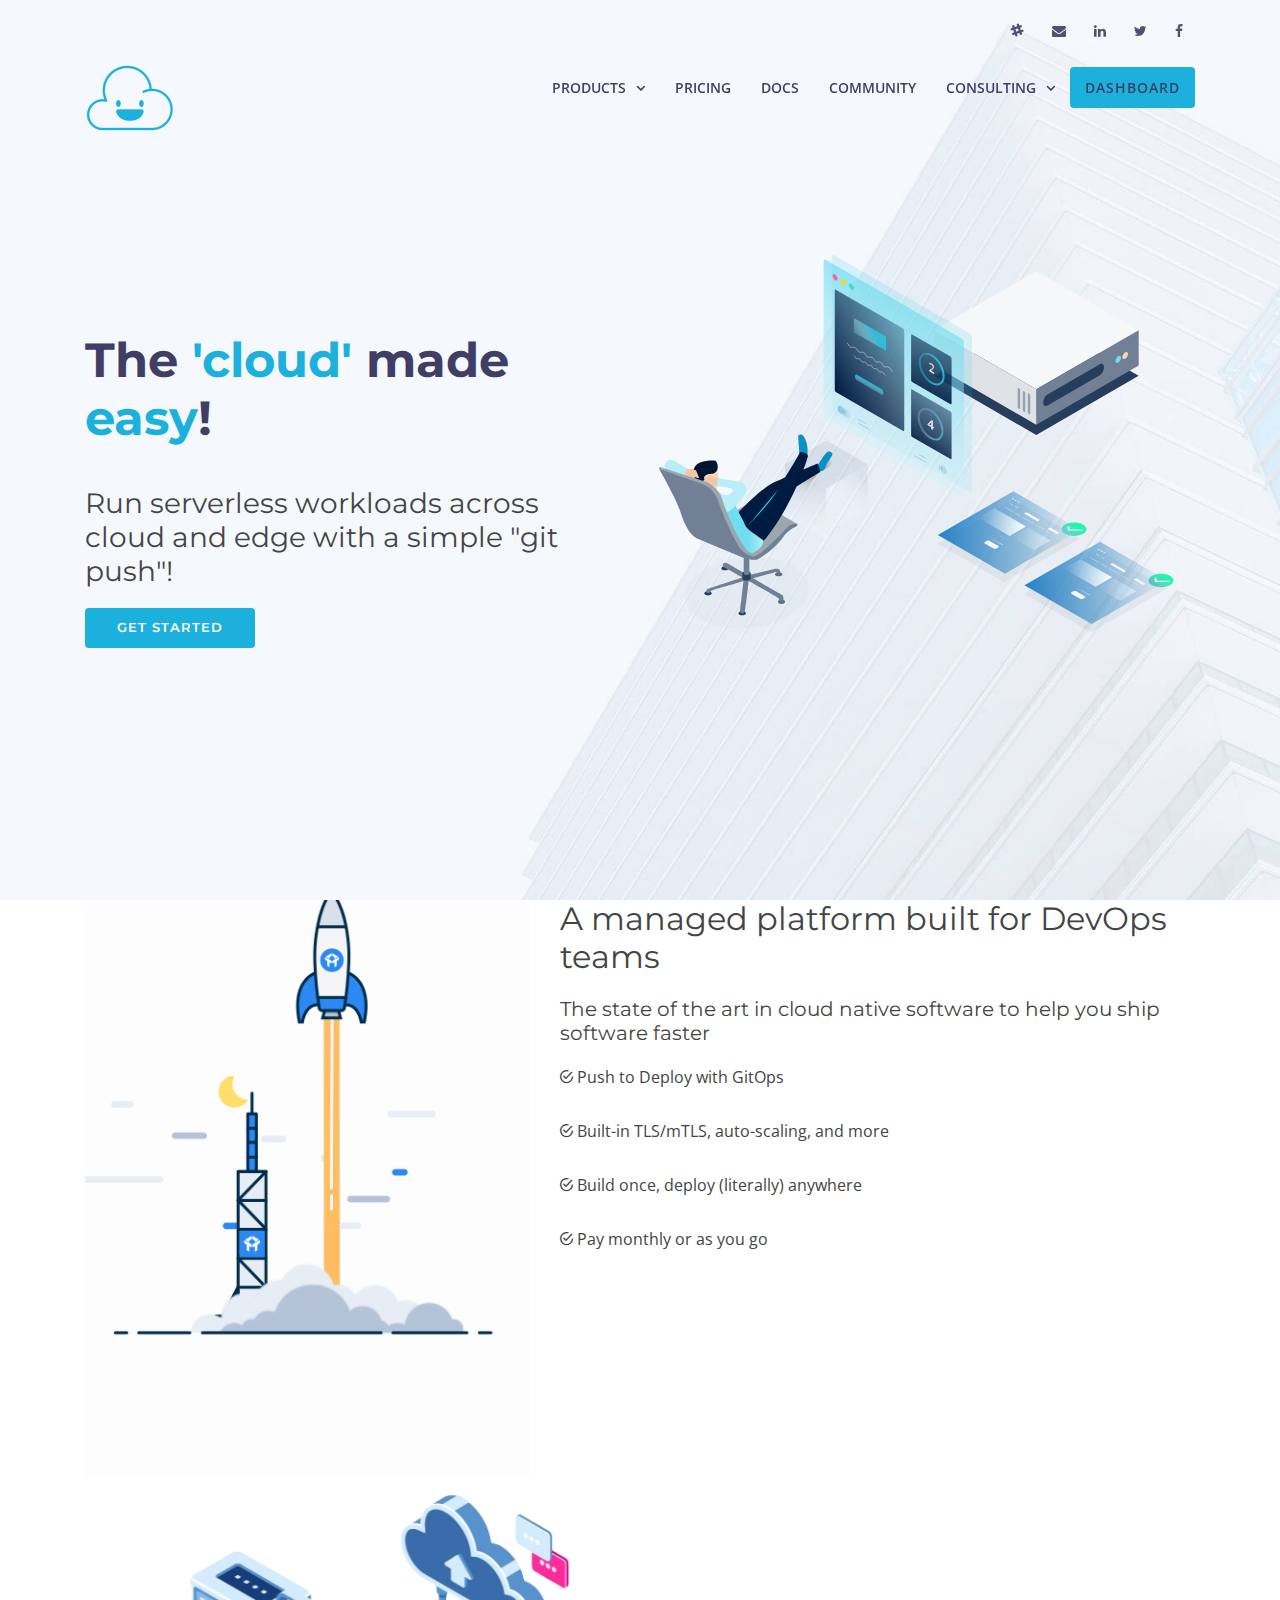
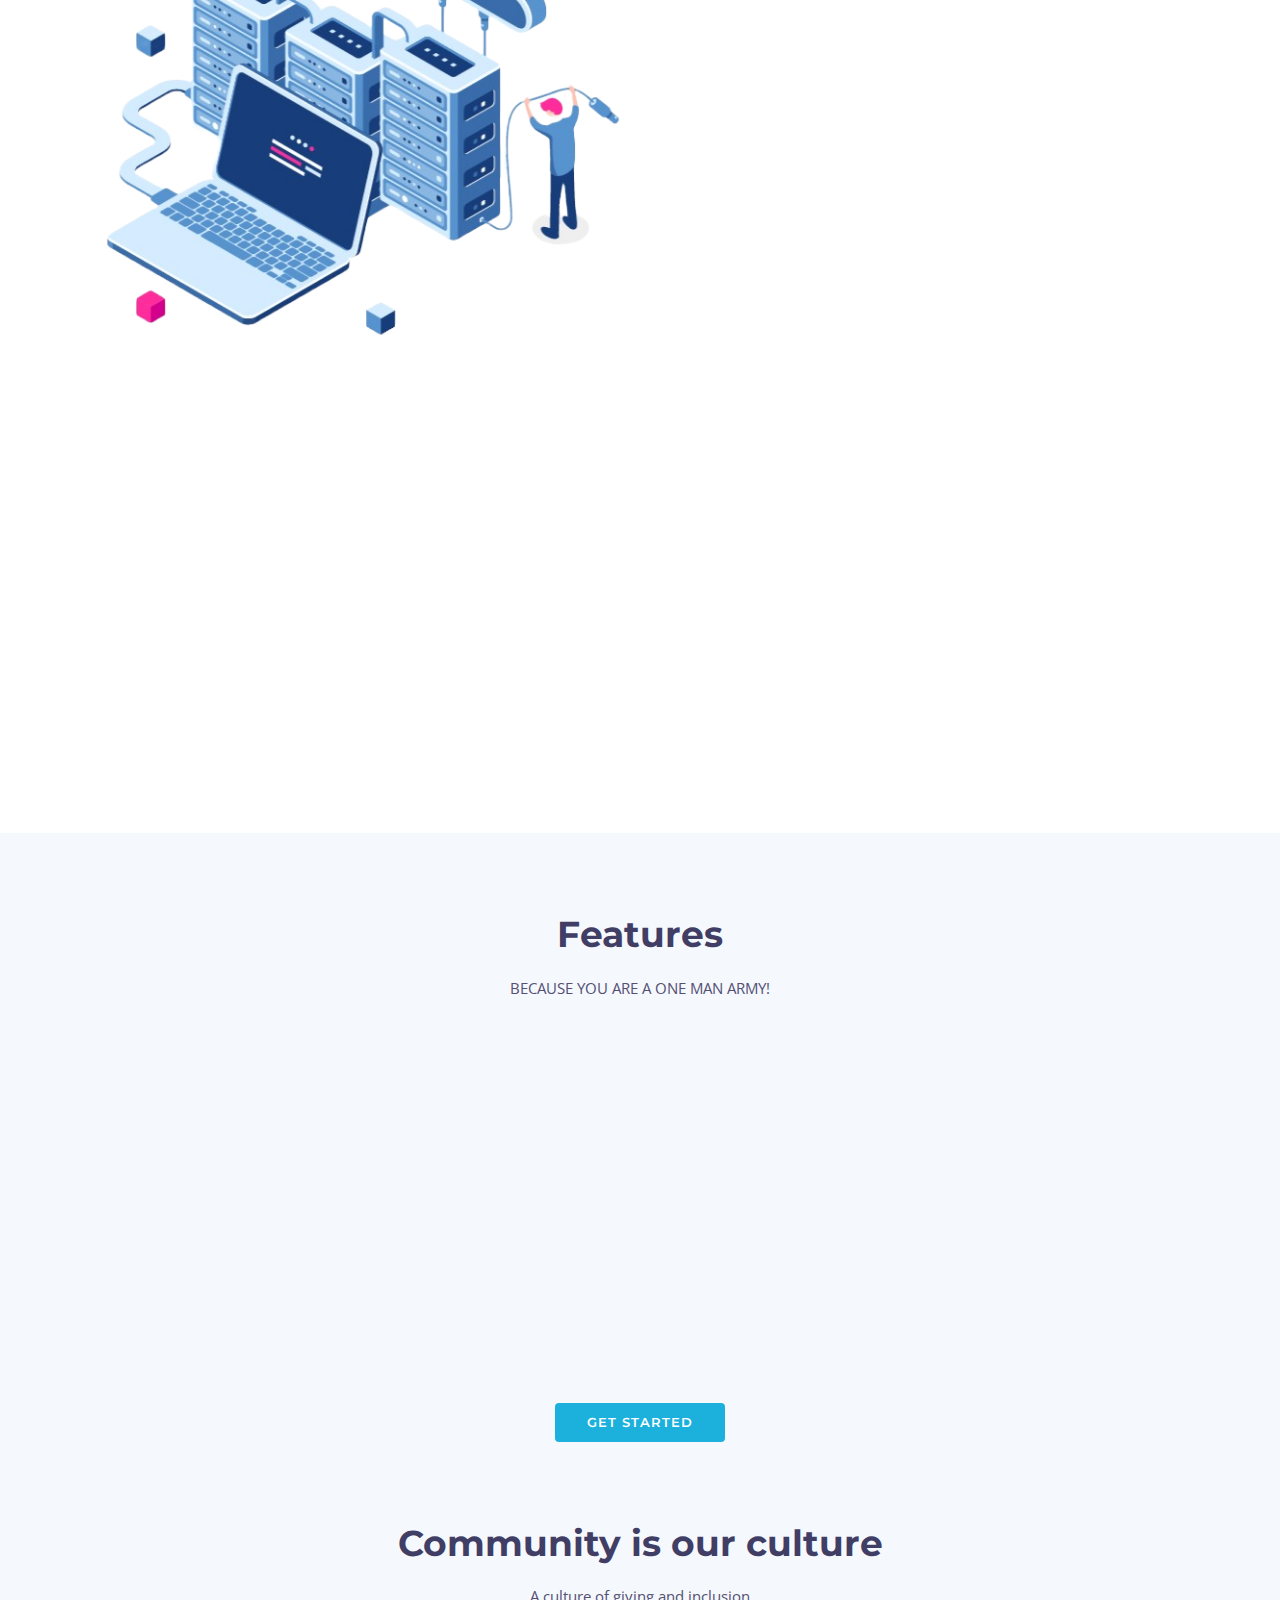
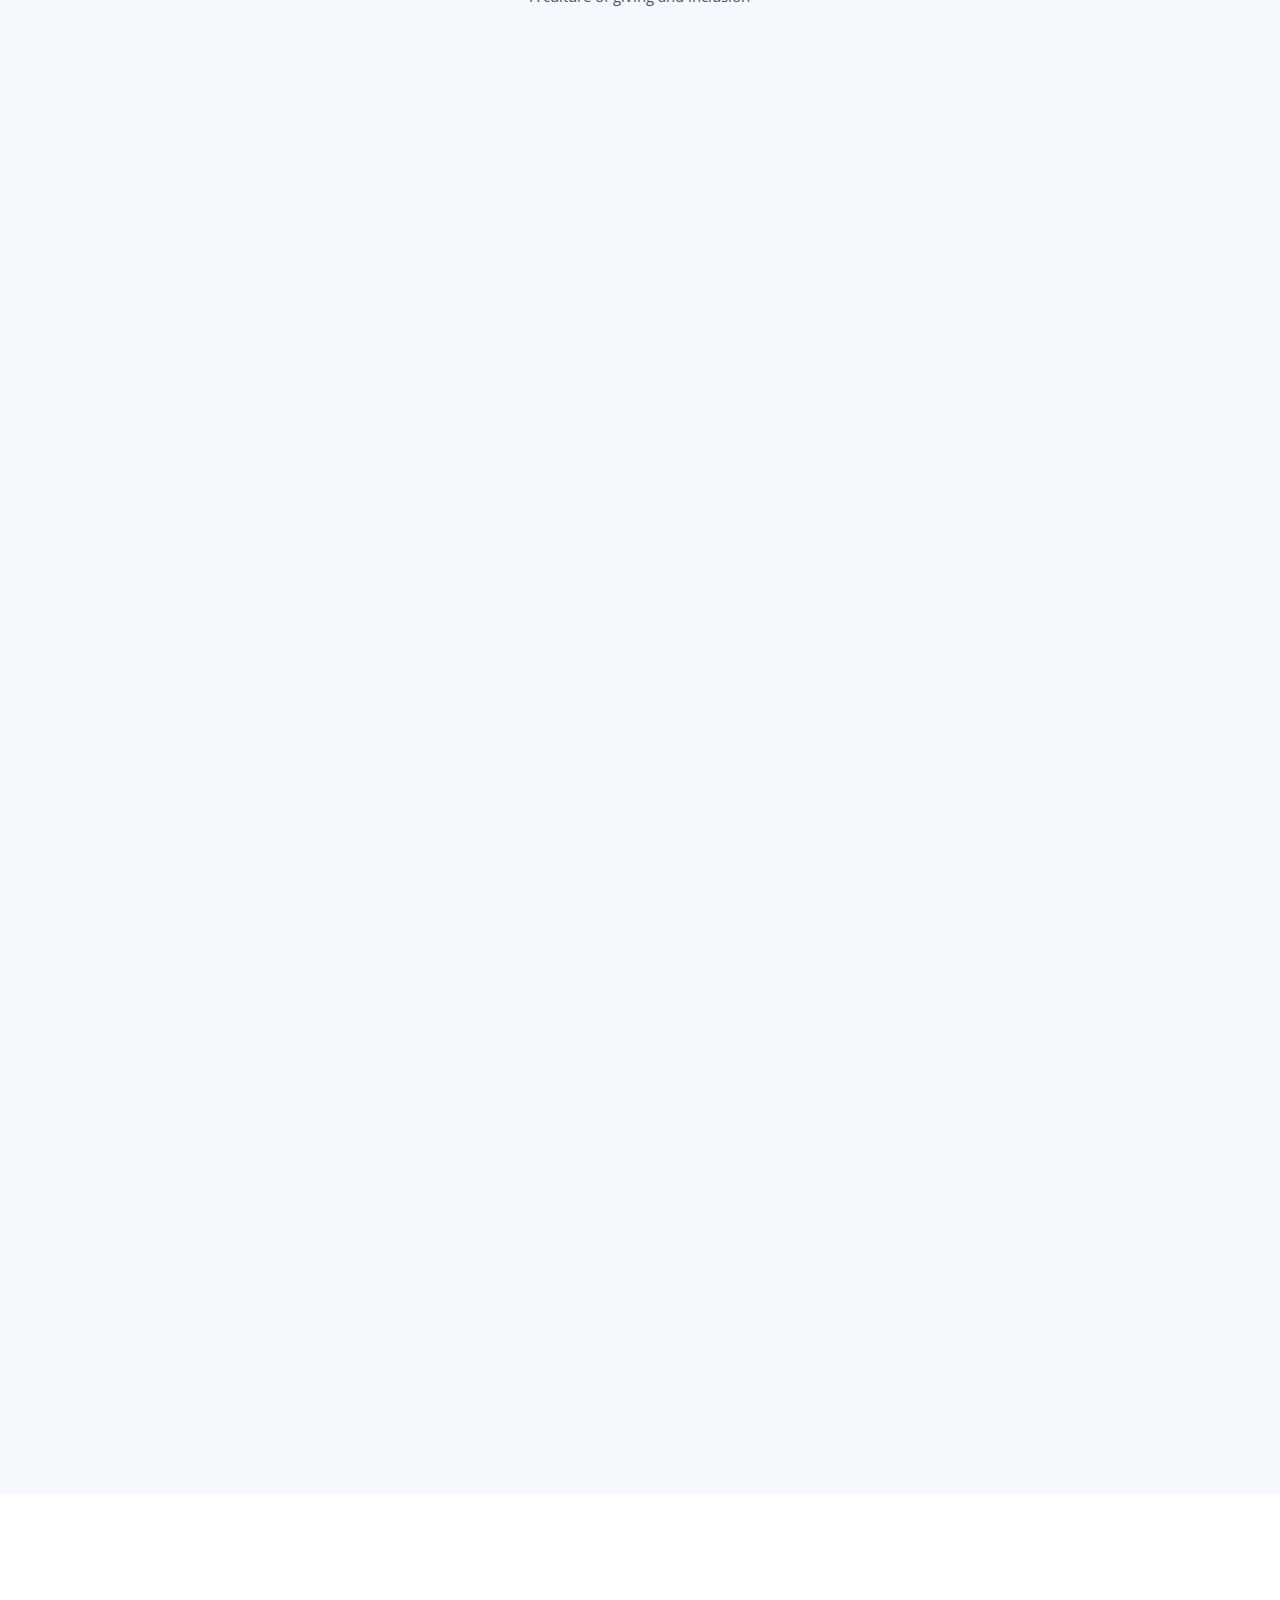
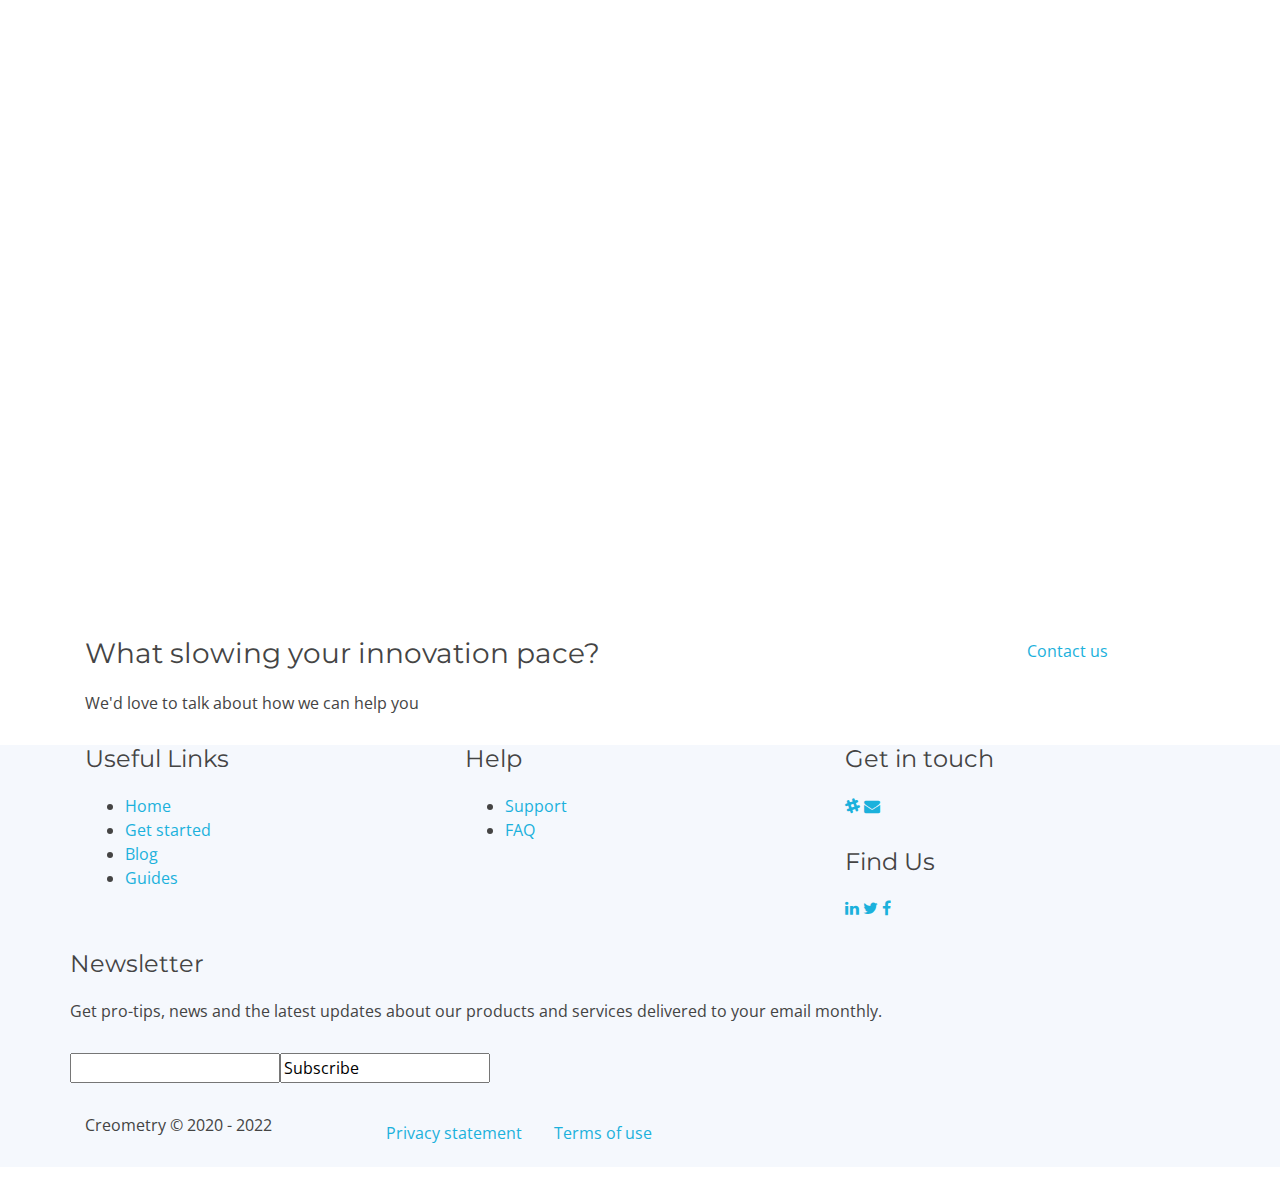
==== landing/public-html/index.html @ a2fe8ec6 "update manifests" ====
<!DOCTYPE html>
<html lang="en">

<head>
    <meta charset="utf-8">
    <title>Creometry - Serverless-style container platform!</title>
    <meta content="width=device-width, initial-scale=1.0" name="viewport">
    <meta content="" name="">
    <meta content="" name="">

    <!-- Favicons -->
    <link href="img/Logo.png" rel="icon">
    <!--<link href="img/favicon.png" rel="icon">-->

    <!-- Google Fonts -->
    <link href="https://fonts.googleapis.com/css?family=Open+Sans:300,300i,400,400i,500,600,700,700i|Montserrat:300,400,500,600,700" rel="stylesheet">

    <!-- Bootstrap CSS File -->
    <link href="lib/bootstrap/css/bootstrap.min.css" rel="stylesheet">

    <!-- Libraries CSS Files -->
    <link href="lib/font-awesome/css/font-awesome.min.css" rel="stylesheet">
    <link href="lib/animate/animate.min.css" rel="stylesheet">
    <link href="lib/ionicons/css/ionicons.min.css" rel="stylesheet">
    <link href="lib/owlcarousel/assets/owl.carousel.min.css" rel="stylesheet">
    <link href="lib/lightbox/css/lightbox.min.css" rel="stylesheet">

    <!-- Main Stylesheet File -->
    <link href="css/style.css" rel="stylesheet">

</head>

<body>
    <!--==========================
  Header
  ============================-->
    <header id="header">

        <div id="topbar">
            <div class="container">
                <div class="social-links">
                    <!-- <a href="https://github.com/creometry" class="github"><i class="fa fa-github"></i></a> -->
                    <a href="https://creometry.slack.com" class="slack"><i class="fa fa-slack"></i></a>
                    <a href="mailto:website@creometry.com?subject=website%20request" class="email"><i class="fa fa-envelope"></i></a>
                    <!-- <a href="https://www.youtube.com/channel/UCMYsOTV64gcVAo4hnquYl_A" class="youtube"><i class="fa fa-youtube"></i></a> -->
                    <a href="https://www.linkedin.com/company/creometrie" class="linkedin"><i class="fa fa-linkedin"></i></a>
                    <a href="https://www.twitter.com/creometry" class="twitter"><i class="fa fa-twitter"></i></a>
                    <a href="https://www.facebook.com/creometry" class="facebook"><i class="fa fa-facebook"></i></a>
                </div>
            </div>
        </div>

        <div class="container ">
            <div class="logo float-left logocreometry">
                <a href="https://www.creometry.com/" class="scrollto"><img src="img/Logo.png"></a>
            </div>
            <!--  Fix position and size of Brand Name next to logo
            <div class="logo float-xl-left logocreometry">
                <a href="https://www.creometry.com/" class="scrollto">Creometry</a>
            </div> 
            -->
            <div class="navs">
                <nav class="main-nav float-right d-none d-lg-block">
                    <ul>

                        <li class="drop-down"><a href="#products">Products</a>
                            <ul>
                                <li><a href="#serverless">Serverless</a></li>
                                <li><a href="#edge">Edge</a></li>
                                <li><a href="#features">Features</a></li>
                            </ul>
                        </li>
                        <li><a href="#pricing">pricing</a></li>
                        <li><a href="https://docs.creometry.com/">docs</a></li>
                        <li><a href="#community">Community</a>
                            <!-- <ul>
                                <li><a href="https://creometry.com/">Learn</a></li>
                                <li><a href="https://coomunity.com/#build">Build</a></li>
                                <li><a href="https://community.creometry.com/#earn">Earn</a></li>
                            </ul> -->
                        </li>

                        <li class="drop-down"><a href="https://consulting.creometry.com/">consulting</a>
                            <ul>
                                <li><a href="https://consulting.creometry.com/#training">Team training</a></li>
                                <li><a href="https://consulting.creometry.com/#kubernetes">Kubernetes</a></li>

                                <li><a href="https://consulting.creometry.com/#gov">Gov/Banking</a></li>
                                <li><a href="https://consulting.creometry.com/#i40">Industry 4.0</a></li>
                            </ul>
                        </li>
                        <li>
                            <a href="https://dashboard.cloud.creometry.com " class="button-blue scrollto ">Dashboard</a>
                        </li>
                    </ul>
                </nav>

            </div>
        </div>
    </header>
    <!-- #header -->

    <!--==========================
    Intro Section
  ============================-->
    <section id="intro" class="clearfix">
        <div class="container d-flex h-100">
            <div class="row justify-content-center align-self-center">
                <div class="col-md-6 intro-info order-md-first order-last">
                    <h2>The <span>'cloud'</span> made<span> easy</span>!</h2>
                    <h3>Run serverless workloads across cloud and edge with a simple "git push"!</h3>
                    <div>
                        <a href="https://docs.creometry.com/getstarted" class="btn-get-started scrollto">Get Started</a>
                    </div>
                </div>

                <div class="col-md-6 intro-img order-md-last order-first">
                    <img src="img/c-easy.svg" alt="" class="img-fluid">
                </div>
            </div>

        </div>
    </section>
    <!-- #intro -->

    <main id="main">
        <section id="products" class="about">

            <div class="container" data-aos="fade-up">
                <div class="row">

                    <div class="col-lg-5 col-md-6">
                        <div class="about-img">
                            <img src="img/take-off.gif" width="100%" alt="">
                        </div>
                    </div>

                    <div class="col-lg-7 col-md-6">
                        <div class="about-content">

                            <h2>A managed platform built for DevOps teams</h2>

                            <h5> The state of the art in cloud native software to help you ship software faster</h5>

                            <p><i class="ion-android-checkmark-circle"></i> Push to Deploy with GitOps</p>
                            <p><i class="ion-android-checkmark-circle"></i> Built-in TLS/mTLS, auto-scaling, and more</p>
                            <p><i class="ion-android-checkmark-circle"></i> Build once, deploy (literally) anywhere</p>
                            <p><i class="ion-android-checkmark-circle"></i> Pay monthly or as you go</p>


                        </div>
                    </div>
                </div>
            </div>

            <!-- #caas -->
            <section id="serverless" class="features">
                <div class="container" data-aos="fade-up">

                    <div class="row feature-item">
                        <div class="col-lg-6" data-aos="fade-right" data-aos-delay="100">
                            <img src="img/serverless.png" class="img-fluid" alt="">
                        </div>
                        <div class="col-lg-6 wow fadeInUp pt-5 pt-lg-0" data-aos="fade-left" data-aos-delay="150">
                            <h4>Whatever 'server-less' means to you</h4>
                            <p>
                                Creometry allows you to run kubernetes workloads without managing nodes and daemons.
                            </p>
                            <p>
                                Common functionalities (TLS/mTLS, monitoring, logging, storage, and more) are delivered to you as-a-service so you can focus on you application logic.
                            </p>
                            <p>
                                Use familiar tools like Kubectl or Lens to interact your workloads.
                            </p>
                            <p>
                                Push changes to your Git repo to keep your environments in sync.
                            </p>
                            <p>
                                Manage your team-member roles, monitor workloads and create new environments from an intuitive UI.
                            </p>
                        </div>
                    </div>
                </div>
            </section>
            <section id="edge" class="features">
                <div class="container" data-aos="fade-up">
                    <div class="row feature-item mt-5 pt-5">
                        <div class="col-lg-6 wow fadeInUp order-1 order-lg-2" data-aos="fade-left" data-aos-delay="100">
                            <img src="img/edge2.png" class="img-fluid" alt="">
                        </div>

                        <div class="col-lg-6 wow fadeInUp pt-4 pt-lg-0 order-2 order-lg-1" data-aos="fade-right" data-aos-delay="150">
                            <h4>Offload workloads to a remote server near you (Beta)</h4>
                            <p>
                                Whether your need may be to restrict the geographic distribution, to comply with regulatory policies, or manage a remote smart device, you can choose one of creometry's available edge locations or bring your own edge server.
                            </p>
                            <p> Creometry's edge node gateway allows you to join a server from anywhere with or without NAT. </p>
                            <p>
                                Assign workloads to a specific edge node(s) using kuberntes built-in mechanisms.
                            </p>
                        </div>

                    </div>

                </div>
            </section>
            <section id="features" class="services section-bg">
                <div class="container" data-aos="fade-up">
                    <header class="section-header">
                        <h3>Features</h3>
                        <p> BECAUSE YOU ARE A ONE MAN ARMY!</p>
                    </header>
                    <div class="row g-5">
                        <style>
                            .center {
                                text-align: center;
                                width: 100%;
                            }
                        </style>
                        <div class="col-md-6 col-lg-4 wow bounceInUp " data-wow-delay="0.1s " data-wow-duration=" 1.5s ">
                            <div class="box ">
                                <div class="icon " style=" background: #FFFFFF00; "><i class="fa fa-2x fa-clock-o center " style="color: #097bc1; "></i></div>
                                <h4 class="title center "><a href=" ">Lower overhead</a></h4>
                                <p class="description center ">Focus on what you do best instead of spending time on managing servers and daemons</p>
                            </div>
                        </div>

                        <div class="col-md-6 col-lg-4 wow bounceInUp " data-wow-delay="0.4s " data-wow-duration="1.5s ">
                            <div class="box ">
                                <div class="icon " style="background: #FFFFFF00; "><i class="fa fa-2x fa-shield center " aria-hidden="true " style="color:#097bc1; "></i></div>
                                <h4 class="title center "><a href=" ">Secure</a></h4>
                                <p class="description center ">TLS and confidential runtime without additional efforts</p>
                            </div>
                        </div>

                        <div class="col-md-6 col-lg-4 wow bounceInUp " data-wow-delay="0.7s " data-wow-duration="1.5s ">
                            <div class="box ">
                                <div class="icon " style="background: #FFFFFF00; "><i class="fa fa-2x fa-bolt center " aria-hidden="true " style="color: #097bc1; "></i></div>
                                <h4 class="title center "><a href=" ">Always available</a>
                                </h4>
                                <p class="description center ">Flexible Auto-scaling configuration so you can sleep at night</p>
                            </div>
                        </div>

                        <div class="col-md-6 col-lg-4 wow bounceInUp " data-wow-delay="1.0s " data-wow-duration="1.5s ">
                            <div class="box ">
                                <div class="icon " style="background: #FFFFFF00; "><i class="fa fa-2x fa-money center " aria-hidden="true " style="color: #097bc1; "></i></div>
                                <h4 class="title center "><a href=" ">Reduced cost</a></h4>
                                <p class="description center "> Because Kubernetes is the greek god of spending money on the cloud!</p>
                            </div>
                        </div>

                        <div class="col-md-6 col-lg-4 wow bounceInUp " data-wow-delay="1.3s " data-wow-duration="1.5s ">
                            <div class="box ">
                                <div class="icon " style="background: #FFFFFF00; "><i class="fa fa-2x fa-superpowers center " aria-hidden="true " style="color: #097bc1; "></i></div>
                                <h4 class="title center "><a href=" ">Modern &amp; Agile</a></h4>
                                <p class="description center ">Build new modular systems or extend existing ones with an independent function</p>
                            </div>
                        </div>
                        <div class="col-md-6 col-lg-4 wow bounceInUp " data-wow-delay="1.5s " data-wow-duration="1.5s ">
                            <div class="box ">
                                <div class="icon " style="background: #FFFFFF00; "><i class="fa fa-2x fa-cloud center " aria-hidden="true " style="color: #097bc1; "></i></div>
                                <h4 class="title center "><a href=" ">Pure OSS &hearts; stack</a></h4>
                                <p class="description center ">Harness the power of a stack built from the same OSS projects you that know and love</p>
                            </div>
                        </div>

                    </div>

                    <div class="row justify-content-center align-self-center ">

                        <a href="https://docs.creometry.com/getstarted " class="button-blue scrollto ">Get Started</a>

                    </div>
                </div>

            </section>
        </section>
        <!--==========================S ervices Section============================-->
        <section id="community" class="section-bg">
            <div class="container ">
                <header class="section-header ">
                    <h3>Community is our culture</h3>
                    <p>A culture of giving and inclusion</p>

                </header>

                <div class="row feature-item ">
                    <div class="col-lg-6 wow fadeInUp ">
                        <img src="img/academy.png " class="img-fluid " alt=" ">
                    </div>
                    <div class="col-lg-6 wow fadeInUp pt-5 pt-lg-0 ">

                        <h4 class="top-space ">ACADEMY</h4>
                        <p>
                            Online free workshops and classes to help you master modern technologies and methodologies. </p>
                    </div>
                </div>
                <div class="row feature-item mt-5 pt-5 ">
                    <div class="col-lg-6 wow fadeInUp order-1 order-lg-2 ">
                        <img src="img/academy1.png " class="img-fluid " alt=" ">
                    </div>
                    <div class="col-lg-6 wow fadeInUp pt-4 pt-lg-0 order-2 order-lg-1 ">

                        <h4 class="top-space ">Community incubator</h4>
                        <p>
                            Build and/or contribute to projects that are meaningful to you.
                        </p>
                    </div>

                </div>
                <div class="row feature-item ">
                    <div class="col-lg-6 wow fadeInUp ">
                        <img src="img/community-cluster.png " class="img-fluid " alt=" ">
                    </div>
                    <div class="col-lg-6 wow fadeInUp pt-5 pt-lg-0 ">

                        <h4 class="top-space ">Community Cluster (Coming soon)</h4>
                        <p> Mine the cloud! Make it rain! &#127782;&#9935;</p>
                        <p>(Stay curious)</p>
                    </div>
                </div>

            </div>
        </section>


        <!--==========================
      Clients Section
    ============================ -->
        <!--         <section id="clients " class="clients ">
            <div class="container " data-aos="zoom-in ">

                <header class="section-header ">
                    <h3>Already up and running</h3>
                </header>

                <div class="clients-slider swiper ">
                    <div class="swiper-wrapper align-items-center ">
                        <div><img src="img/colibris_.png " class="img-fluid " alt="colibris "></div>
                        <div><img src="img/thegloomey.png " class="img-fluid " alt="thegloomey "></div>
                        <div><img src="img/nextproject_.gif " class="img-fluid " alt="saved you a spot "></div>

        </div>
        <div class="swiper-pagination "></div>
        </div>

        </div>
        </section> -->
        <!-- End Clients Section -->


        <!-- ======= Pricing Section ======= -->
        <section id="pricing" class="pricing section-bg wow fadeInUp ">

            <div class="container " data-aos="fade-up ">

                <header class="section-header ">
                    <h3>Pricing</h3>
                    <p>Choose a monthly plan, a custom quota, or pay as you go. Email billing@creometry.com for more details</p>

                </header>

                <div class="row flex-items-xs-middle flex-items-xs-center">

                    <!-- Basic Plan  -->
                    <div class="col-xs-1 col-lg-4" data-aos="fade-up " data-aos-delay="100">
                        <div class="card ">
                            <div class="card-header">
                                <h3><span class="currency">TND</span>49<span class="period">/month (HT)</span></h3>
                            </div>
                            <div class="card-block ">
                                <h4 class="card-title ">
                                    Starter
                                </h4>
                                <ul class="list-group ">
                                    <li class="list-group-item ">1 CPU</li>
                                    <li class="list-group-item ">2G RAM</li>
                                    <li class="list-group-item ">30G Storage</li>
                                    <li class="list-group-item "> </li>
                                </ul>
                                <a href="mailto:billing@creometry.com " class="btn ">Contact us</a>
                            </div>
                        </div>
                    </div>

                    <!--  Pro  -->
                    <div class="col-xs-12 col-lg-4 " data-aos="fade-up " data-aos-delay="200 ">
                        <div class="card ">
                            <div class="card-header ">
                                <h3><span class="currency ">TND</span>99<span class="period ">/month (HT)</span></h3>
                            </div>
                            <div class="card-block ">
                                <h4 class="card-title ">
                                    Pro
                                </h4>
                                <ul class="list-group ">
                                    <li class="list-group-item ">2 CPU</li>
                                    <li class="list-group-item "> 4G RAM</li>
                                    <li class="list-group-item ">80G Storage</li>
                                    <li class="list-group-item "></li>
                                </ul>
                                <a href="mailto:billing@creometry.com " class="btn ">Contact us</a>
                            </div>
                        </div>
                    </div>

                    <!-- Elite  -->
                    <div class="col-xs-12 col-lg-4 " data-aos="fade-up " data-aos-delay="300 ">
                        <div class="card ">
                            <div class="card-header ">
                                <h3><span class="currency ">TND</span>149<span class="period ">/month (HT)</span></h3>
                            </div>
                            <div class="card-block ">
                                <h4 class="card-title ">
                                    Elite
                                </h4>
                                <ul class="list-group ">
                                    <li class="list-group-item ">4 CPU</li>
                                    <li class="list-group-item ">8G RAM</li>
                                    <li class="list-group-item ">120G Storage</li>
                                    <li class="list-group-item ">Chat support</li>
                                </ul>
                                <a href="mailto:billing@creometry.com# " class="btn ">Contact us</a>
                            </div>
                        </div>
                    </div>
                    <!-- Pay-as-you or custom  -->
                    <!--                     <div class="col-xs-12 col-lg-4 " data-aos="fade-up " data-aos-delay="300 ">
                        <div class="card ">
                            <div class="card-header ">
                                <h3><span class="currency ">TND</span>149<span class="period ">/month (HT)</span></h3>
                            </div>
                            <div class="card-block ">
                                <h4 class="card-title ">
                                    Elite
                                </h4>
                                <ul class="list-group ">
                                    <li class="list-group-item ">4 CPU</li>
                                    <li class="list-group-item ">8G RAM</li>
                                    <li class="list-group-item ">120G Storage</li>
                                    <li class="list-group-item ">Chat support</li>
                                </ul>
                                <a href="mailto:billing@creometry.com# " class="btn ">Contact us</a>
                            </div>
                        </div>
                    </div> -->


                </div>
            </div>

        </section>
        <!-- End Pricing Section -->
        <section id="call-to-action " class="call-to-action">
            <div class="container" data-aos="zoom-out">
                <div class="row ">
                    <div class="col-lg-9 text-center text-lg-left ">
                        <h3 class="cta-title ">What slowing your innovation pace?</h3>
                        <p class="cta-text "> We'd love to talk about how we can help you</p>
                    </div>
                    <div class="col-lg-3 cta-btn-container text-center ">
                        <a class="cta-btn align-middle " href="billing@creometry.com">Contact us</a>
                    </div>
                </div>
            </div>
        </section>


        <!--         ==========================
      Frequently Asked Questions Section
    ============================
        <section id="faq" class="faq">
            <div class="container ">
                <header class="section-header" data-aos="fade-up">
                    <h3>Frequently Asked Questions</h3>
                    <p>For more information, head to the <a href="https://docs.creometry.com">docs</a></p>
                </header>

                <ul class="faq-list" class="wow fadeInUp" data-aos-delay="100">
                    <li>
                        <a data-toggle="collapse " class="collapsed faq-title " href="#faq1 ">What is serverless? <i class="ion-android-remove "></i></a>
                        <div id="faq1 " class="collapse " data-parent=".faq-list">
                            <p>
                                Essentially, it means "no server operations". The classic definition of 'server-less' refers to an arhitecture pattern known as
                                <a href="https://github.com/cncf/wg-serverless/tree/master/whitepapers/serverless-overview "> function-as-a-service</a> (FaaS).
                            </p>
                        </div>
                    </li>

                    <li>
                        <a data-toggle="collapse " href="#faq2 " class="collapsed faq-title ">What is a container? <i class="ion-android-remove "></i></a>
                        <div id="faq2 " class="collapse " data-parent=".faq-list ">
                            <p>
                                A container is a standard unit of software that packages code with all of its dependencies, to be shipped to the cloud, deployed, and replicated together repeatedly. Containers can package all kinds of software from static HTML to an entire perating system.
                            </p>
                        </div>
                    </li>

                    <li>
                        <a data-toggle="collapse " href="#faq3 " class="collapsed faq-title ">What is GitOps? And Why do I need it? <i class="ion-android-remove "></i></a>
                        <div id="faq3 " class="collapse " data-parent=".faq-list ">
                            <p>

                            </p>
                        </div>
                    </li>

                    <li>
                        <a data-toggle="collapse " href="#faq4 " class="collapsed faq-title ">What is serverless containers? <i class="ion-android-remove "></i></a>
                        <div id="faq4 " class="collapse " data-parent="#faq-list ">
                            <p>
                                Containers can package any application. When cobined with serverless concepts, a function may be anything; a micro-service, a web-site, a data-base or even a monolithic application.
                            </p>
                        </div>
                    </li>

                    <li>
                        <a data-toggle="collapse " href="#faq5 " class="collapsed faq-title ">How is Creometry secure? <i class="ion-android-remove "></i></a>
                        <div id="faq5 " class="collapse " data-parent="#faq-list ">
                            <p>
                                Serverless automates infrastructure operations and removes human intervention by default, thus lowering the risk of error occurence. Additionally, all services get automatic TLS to encrypt traffic and default isolation to prevent them from talkng to other
                                services when they are not supposed to.
                                <a href="# ">Learn more about security in creometry.</a>
                            </p>
                        </div>
                    </li>

                    <li>
                        <a data-toggle="collapse " href="#faq6 " class="collapsed faq-title ">How can I run serverless containers on my own servers? <i class="ion-android-remove "></i></a>
                        <div id="faq6 " class="collapse " data-parent="#faq-list ">
                            <p>
                                Whether your servers are on the cloud or on-premise, you can use creometry's stack to run containers on kubernetes. For assistance planning and executing your migration strategy, contact our sales team.
                            </p>
                        </div>
                    </li>

                </ul>

            </div>
        </section> -->
        <!-- #faq -->

        <!-- #call-to-action -->
    </main>




    <!--==========================
    Footer
  ============================-->
    <footer id="footer " class="section-bg ">
        <div class="footer-top ">
            <div class="container ">
                <div class="row ">
                    <div class="col-sm-4 ">
                        <div class="footer-links ">
                            <h4>Useful Links</h4>
                            <ul>
                                <li><a href="https://www.creometry.com ">Home</a></li>
                                <li><a href="https://docs.creometry.com/getstarted ">Get started</a></li>
                                <li><a href="https://creometry.com/Blog ">Blog</a></li>
                                <li><a href="https://docs.creometry.com/guides ">Guides</a></li>
                            </ul>
                        </div>
                    </div>

                    <div class="col-sm-4 ">
                        <div class="footer-links ">
                            <h4>Help</h4>
                            <ul>
                                <li><a href="https://creometry.com/support ">Support</a></li>
                                <li><a href="https://creometry.com/faq ">FAQ</a></li>
                                <!-- <li><a href="# ">Unsubscribe</a></li> -->
                            </ul>
                        </div>
                    </div>



                    <div class="col-sm-4 ">
                        <div class="footer-links ">
                            <h4>Get in touch</h4>
                            <div class="social-links ">
                                <a href="https://creometry.slack.com " class="slack "><i class="fa fa-slack "></i></a>
                                <a href="mailto:contact@creometry.com " class="email "><i class="fa fa-envelope "></i></a>
                                <!-- <a href="https://github.com/creometry " class="github "><i class="fa fa-github "></i></a> -->
                            </div>
                            <p>
                                <h4>Find Us</h4>
                                <div class="social-links ">
                                    <!-- <a href="https://www.youtube.com/channel/UCMYsOTV64gcVAo4hnquYl_A " class="youtube "><i class="fa fa-youtube "></i></a> -->
                                    <a href="https://www.linkedin.com/company/creometrie " class="linkedin "><i class="fa fa-linkedin "></i></a>
                                    <a href="https://www.twitter.com/creometry " class="twitter "><i class="fa fa-twitter "></i></a>
                                    <a href="https://www.facebook.com/creometry " class="facebook "><i class="fa fa-facebook "></i></a>
                                </div>
                            </p>
                        </div>
                    </div>

                    <div class="col-lg-16 ">
                        <div class="col-sm-16 ">
                            <div class="footer-newsletter ">
                                <h4> Newsletter</h4>
                                <p> Get pro-tips, news and the latest updates about our products and services delivered to your email monthly.</p>
                                <form action=" " method="post " id="subscribebutton ">
                                    <input type="email " name="email "><input type="submit " value="Subscribe ">
                                </form>
                            </div>
                        </div>
                    </div>
                </div>
            </div>
        </div>
        <div class="footer-bottom top-footer ">
            <div class="container ">
                <div class="row ">
                    <div class="col-md-3 ">
                        <p>Creometry © 2020 - 2022</p>
                    </div>
                    <div class="col-md-9 float-right ">
                        <nav class="nav ">
                            <a href="" class="nav-link ">Privacy statement</a>
                            <a href="" class="nav-link ">Terms of use</a>
                        </nav>
                    </div>
                </div>
            </div>
        </div>
    </footer>
    <!-- #footer -->

    <a href="# " class="back-to-top "><i class="fa fa-chevron-up "></i></a>
    <!-- Uncomment below i you want to use a preloader -->
    <!-- <div id="preloader "></div> -->

    <!-- JavaScript Libraries -->
    <script src="lib/jquery/jquery.min.js "></script>
    <script src="lib/jquery/jquery-migrate.min.js "></script>
    <script src="lib/bootstrap/js/bootstrap.bundle.min.js "></script>
    <script src="lib/easing/easing.min.js "></script>
    <script src="lib/mobile-nav/mobile-nav.js "></script>
    <script src="lib/wow/wow.min.js "></script>
    <script src="lib/waypoints/waypoints.min.js "></script>
    <script src="lib/counterup/counterup.min.js "></script>
    <script src="lib/owlcarousel/owl.carousel.min.js "></script>
    <script src="lib/isotope/isotope.pkgd.min.js "></script>
    <script src="lib/lightbox/js/lightbox.min.js "></script>
    <!-- Contact Form JavaScript File -->
    <script src="contactform/contactform.js "></script>

    <!-- Template Main Javascript File -->
    <script src="js/main.js "></script>

    <script>
        $("#subscribebutton ").submit(function(e) {
            e.preventDefault();
            $.ajax({
                url: "http://localhost:5000/websiteapi/ ",
                type: "POST ",
                data: $('form#subscribebutton').serialize(),
                success: function(data) {
                    alert(data);
                },
                statusCode: {
                    409: function() {
                        alert('email already exists !');
                    }
                }
            });
        });
    </script>

</body>

</html>
---- landing/public-html/css/style.css ----
.icon-blue {
    color: #ffffff;
    transition: 0.5s;
}

.icon-blue :hover {
    color: #1bb1dc;
}

body {
    background: #fff;
    color: #444;
    font-family: "Open Sans", sans-serif;
}

a {
    color: #1bb1dc;
    transition: 0.5s;
}

a:hover,
a:active,
a:focus {
    color: #0a98c0;
    outline: none;
    text-decoration: none;
}

p {
    padding: 0;
    margin: 0 0 30px 0;
}

h1,
h2,
h3,
h5,
h6,
h4 {
    font-family: "Montserrat", sans-serif;
    font-weight: 400;
    margin: 0 0 20px 0;
    padding: 0;
}

.top-space {
    font-family: "Montserrat", sans-serif;
    font-weight: 400;
    margin: 100px 0 20px 0;
    padding: 0;
}

.top-footer {
    margin: 30px 0 20px 0;
    padding: 0;
}


/* Back to top button */

.back-to-top {
    position: fixed;
    display: none;
    background: #1bb1dc;
    color: #fff;
    width: 44px;
    height: 44px;
    text-align: center;
    line-height: 1;
    font-size: 16px;
    border-radius: 50%;
    right: 15px;
    bottom: 15px;
    transition: background 0.5s;
    z-index: 11;
}

.back-to-top i {
    padding-top: 12px;
    color: #fff;
}


/* Prelaoder */

#preloader {
    position: fixed;
    top: 0;
    left: 0;
    right: 0;
    bottom: 0;
    z-index: 9999;
    overflow: hidden;
    background: #fff;
}

#preloader:before {
    content: "";
    position: fixed;
    top: calc(50% - 30px);
    left: calc(50% - 30px);
    border: 6px solid #f2f2f2;
    border-top: 6px solid #1bb1dc;
    border-radius: 50%;
    width: 60px;
    height: 60px;
    -webkit-animation: animate-preloader 1s linear infinite;
    animation: animate-preloader 1s linear infinite;
}

@-webkit-keyframes animate-preloader {
    0% {
        -webkit-transform: rotate(0deg);
        transform: rotate(0deg);
    }
    100% {
        -webkit-transform: rotate(360deg);
        transform: rotate(360deg);
    }
}

@keyframes animate-preloader {
    0% {
        -webkit-transform: rotate(0deg);
        transform: rotate(0deg);
    }
    100% {
        -webkit-transform: rotate(360deg);
        transform: rotate(360deg);
    }
}


/*--------------------------------------------------------------
# Top Bar
--------------------------------------------------------------*/

#topbar {
    padding: 0 0 10px 0;
    font-size: 14px;
    transition: all 0.5s;
}

#topbar .social-links {
    text-align: right;
}

#topbar .social-links a {
    color: #535074;
    padding: 4px 12px;
    display: inline-block;
    line-height: 1px;
}

#topbar .social-links a:hover {
    color: #1bb1dc;
}

#topbar .social-links a:first-child {
    border-left: 0;
}


/*--------------------------------------------------------------
# Header
--------------------------------------------------------------*/

#header {
    height: 110px;
    transition: all 0.5s;
    z-index: 997;
    transition: all 0.5s;
    padding: 20px 0;
    position: fixed;
    left: 0;
    top: 0;
    right: 0;
    transition: all 0.5s;
    z-index: 997;
}

#header.header-scrolled,
#header.header-pages {
    height: 70px;
    padding: 0px 0;
    background-color: #fff;
    box-shadow: 0px 0px 30px rgba(127, 137, 161, 0.3);
}

#header.header-scrolled #topbar,
#header.header-pages #topbar {
    display: none;
}

#header .logo h1 {
    font-size: 36px;
    margin: 0;
    padding: 0;
    line-height: 1;
    font-weight: 400;
    letter-spacing: 3px;
    text-transform: none;
}

#header .logo h1 a,
#header .logo h1 a:hover {
    color: #413e66;
    text-decoration: none;
}

#header .logo img {
    padding: 0;
    margin: 0;
    max-width: 300px;
    max-height: 90px;
}

.main-pages {
    margin-top: 60px;
}

.navs {
    padding: 15px 0;
}

.logocreometry {
    padding: 5px 0;
}


/*--------------------------------------------------------------
# Intro Section
--------------------------------------------------------------*/

#intro {
    width: 100%;
    height: 100vh;
    position: relative;
    background: #f5f8fd url("../img/intro-bg.jpg") center top no-repeat;
    background-size: cover;
}

#intro .intro-info h2 {
    color: #413e66;
    margin-bottom: 40px;
    font-size: 48px;
    font-weight: 700;
}

#intro .intro-info h2 span {
    color: #1bb1dc;
}

#intro .intro-info .btn-get-started,
#intro .intro-info .btn-services {
    font-family: "Montserrat", sans-serif;
    font-size: 13px;
    font-weight: 600;
    text-transform: uppercase;
    letter-spacing: 1px;
    display: inline-block;
    padding: 10px 32px;
    border-radius: 4px;
    transition: 0.5s;
    color: #fff;
    background: #1bb1dc;
    color: #fff;
}

#intro .intro-info .btn-get-started:hover,
#intro .intro-info .btn-services:hover {
    background: #0a98c0;
}


/* button blue */

.button-blue {
    font-family: "Montserrat", sans-serif;
    font-size: 13px;
    font-weight: 600;
    text-transform: uppercase;
    letter-spacing: 1px;
    display: inline-block;
    padding: 10px 32px;
    border-radius: 4px;
    transition: 0.5s;
    color: #fff;
    background: #1bb1dc;
    color: #fff;
}

.button-blue:hover {
    background: #0a98c0;
    color: #fff;
}


/*--------------------------------------------------------------
# Navigation Menu
--------------------------------------------------------------*/


/* Desktop Navigation */

.main-nav {
    /* Drop Down */
    /* Deep Drop Down */
}

.main-nav,
.main-nav * {
    margin: 0;
    padding: 0;
    list-style: none;
}

.main-nav>ul>li {
    /* position: relative; */
    white-space: nowrap;
    float: left;
}

.main-nav a {
    display: block;
    position: relative;
    color: #413e66;
    padding: 10px 15px;
    transition: 0.3s;
    font-size: 14px;
    font-family: "Open Sans", sans-serif;
    text-transform: uppercase;
    font-weight: 600;
}

.main-nav a:hover,
.main-nav .active>a,
.main-nav li:hover>a {
    color: #1bb1dc;
    text-decoration: none;
}

.main-nav .drop-down ul {
    display: block;
    position: absolute;
    /* left: 0; */
    top: calc(100% - 30px);
    z-index: 99;
    opacity: 0;
    visibility: hidden;
    padding: 10px 0;
    background: #fff;
    box-shadow: 0px 0px 30px rgba(127, 137, 161, 0.25);
    transition: ease all 0.3s;
}

.main-nav .drop-down:hover>ul {
    opacity: 1;
    top: 100%;
    visibility: visible;
}

.main-nav .drop-down li {
    min-width: 180px;
    position: relative;
}

.main-nav .drop-down ul a {
    padding: 10px 20px;
    font-size: 14px;
    font-weight: 500;
    text-transform: none;
    color: #065e77;
}

.main-nav .drop-down ul a:hover,
.main-nav .drop-down ul .active>a,
.main-nav .drop-down ul li:hover>a {
    color: #1bb1dc;
}

.main-nav .drop-down>a:after {
    content: "\f107";
    font-family: FontAwesome;
    padding-left: 10px;
}

.main-nav .drop-down .drop-down ul {
    top: 0;
    left: calc(100% - 30px);
}

.main-nav .drop-down .drop-down:hover>ul {
    opacity: 1;
    top: 0;
    left: 100%;
}

.main-nav .drop-down .drop-down>a {
    padding-right: 35px;
}

.main-nav .drop-down .drop-down>a:after {
    content: "\f105";
    position: absolute;
    right: 15px;
}


/* Mobile Navigation */

.mobile-nav {
    position: fixed;
    top: 0;
    bottom: 0;
    z-index: 9999;
    overflow-y: auto;
    left: -260px;
    width: 260px;
    padding-top: 18px;
    background: rgba(40, 38, 70, 0.8);
    transition: 0.4s;
}

.mobile-nav * {
    margin: 0;
    padding: 0;
    list-style: none;
}

.mobile-nav a {
    display: block;
    position: relative;
    color: #fff;
    padding: 10px 20px;
    font-weight: 500;
}

.mobile-nav a:hover,
.mobile-nav .active>a,
.mobile-nav li:hover>a {
    color: #8dc2fa;
    text-decoration: none;
}

.mobile-nav .drop-down>a:after {
    content: "\f078";
    font-family: FontAwesome;
    padding-left: 10px;
    position: absolute;
    right: 15px;
}

.mobile-nav .active.drop-down>a:after {
    content: "\f077";
}

.mobile-nav .drop-down>a {
    padding-right: 35px;
}

.mobile-nav .drop-down ul {
    display: none;
    overflow: hidden;
}

.mobile-nav .drop-down li {
    padding-left: 20px;
}

.mobile-nav-toggle {
    position: fixed;
    right: 0;
    top: 0;
    z-index: 9998;
    border: 0;
    background: none;
    font-size: 24px;
    transition: all 0.4s;
    outline: none !important;
    line-height: 1;
    cursor: pointer;
    text-align: right;
}

.mobile-nav-toggle i {
    margin: 18px 18px 0 0;
    color: #065e77;
}

.mobile-nav-overly {
    width: 100%;
    height: 100%;
    z-index: 9997;
    top: 0;
    left: 0;
    position: fixed;
    background: rgba(40, 38, 70, 0.8);
    overflow: hidden;
    display: none;
}

.mobile-nav-active {
    overflow: hidden;
}

.mobile-nav-active .mobile-nav {
    left: 0;
}

.mobile-nav-active .mobile-nav-toggle i {
    color: #fff;
}


/*--------------------------------------------------------------
# Sections
--------------------------------------------------------------*/


/* Sections Header
--------------------------------*/

.section-header h3 {
    font-size: 36px;
    color: #413e66;
    text-align: center;
    font-weight: 700;
    position: relative;
    font-family: "Montserrat", sans-serif;
}

.section-header p {
    text-align: center;
    margin: auto;
    font-size: 15px;
    padding-bottom: 60px;
    color: #535074;
    width: 50%;
}


/* Section with background
--------------------------------*/

.section-bg {
    background: #f5f8fd;
}


/* caas Us Section
--------------------------------*/

#caas {
    padding: 80px 0;
}

#caas .caas-content {
    padding-top: 40px;
}

#caas .caas-content h2 {
    color: #413e66;
    font-family: "Montserrat", sans-serif;
    font-weight: 700;
}

#caas .caas-content h3 {
    color: #696592;
    font-weight: 400;
    font-size: 22px;
    font-style: italic;
}

#caas .caas-content ul {
    list-style: none;
    padding: 0;
}

#caas .caas-content ul li {
    padding-bottom: 10px;
}

#caas .caas-content ul li i {
    font-size: 20px;
    padding-right: 4px;
    color: #1bb1dc;
}

#caas .caas-img {
    position: relative;
    margin: 30px 30px 30px 30px;
}

#caas .caas-img img {
    width: 100%;
    border: 8px solid #fff;
    transition: 0.5s;
}

#caas .caas-img img:hover {
    width: 100%;
    -webkit-transform: scale(1.03);
    transform: scale(1.03);
}

#caas .caas-img::before {
    position: absolute;
    left: -31px;
    top: -30px;
    width: 90%;
    height: 92%;
    z-index: -1;
    content: "";
    background-color: #ebf1fa;
    transition: 0.5s;
}

#caas .caas-img::after {
    position: absolute;
    right: -31px;
    bottom: -30px;
    width: 90%;
    height: 92%;
    z-index: -1;
    content: "";
    background-color: #ebf1fa;
    transition: 0.5s;
}


/* Services Section
--------------------------------*/

#services {
    padding: 60px 0 40px 0;
}

#services .box {
    padding: 30px;
    position: relative;
    overflow: hidden;
    border-radius: 10px;
    margin: 0 10px 40px 10px;
    background: #fff;
    box-shadow: 0 10px 29px 0 rgba(68, 88, 144, 0.1);
    transition: all 0.3s ease-in-out;
    text-align: center;
}

#services .box:hover {
    -webkit-transform: scale(1.1);
    transform: scale(1.1);
}

#services .icon {
    margin: 0 auto 15px auto;
    padding-top: 12px;
    display: inline-block;
    text-align: center;
    border-radius: 50%;
    width: 60px;
    height: 60px;
}

#services .icon i {
    font-size: 36px;
    line-height: 1;
}

#services .title {
    font-weight: 700;
    margin-bottom: 15px;
    font-size: 18px;
}

#services .title a {
    color: #111;
}

#services .box:hover .title a {
    color: #1bb1dc;
}

#services .description {
    font-size: 14px;
    line-height: 28px;
    margin-bottom: 0;
    text-align: left;
}


/* Why Us Section
--------------------------------*/

#why-us {
    padding: 60px 0;
}

#why-us .why-us-content .features {
    margin: 0 0 15px 0;
    padding: 0;
    transition: 0.3s ease-in-out;
}

#why-us .why-us-content .features i {
    font-size: 36px;
    float: left;
}

#why-us .why-us-content .features h4 {
    font-size: 24px;
    font-weight: 600;
    margin-left: 56px;
    color: #413e66;
    margin-bottom: 5px;
}

#why-us .why-us-content .features p {
    font-size: 16px;
    margin-left: 56px;
    color: #555186;
}

#why-us .counters {
    padding-top: 40px;
}

#why-us .counters span {
    font-family: "Montserrat", sans-serif;
    font-weight: bold;
    font-size: 48px;
    display: block;
    color: #555186;
}

#why-us .counters p {
    padding: 0;
    margin: 0 0 20px 0;
    font-family: "Montserrat", sans-serif;
    font-size: 14px;
    color: #8a87b6;
}


/* Call To Action Section
--------------------------------*/

#call-to-action {
    background: #2d2b46;
    background-size: cover;
    padding: 40px 0;
}

#call-to-action .cta-title {
    color: #fff;
    font-size: 28px;
    font-weight: 700;
}

#call-to-action .cta-text {
    color: #fff;
}

#call-to-action .cta-btn {
    font-family: "Montserrat", sans-serif;
    font-weight: 700;
    font-size: 16px;
    letter-spacing: 1px;
    display: inline-block;
    padding: 8px 26px;
    border-radius: 3px;
    transition: 0.5s;
    margin: 10px;
    border: 3px solid #fff;
    color: #fff;
}

#call-to-action .cta-btn:hover {
    background: #1bb1dc;
    border: 3px solid #1bb1dc;
}


/* Features Section
--------------------------------*/

#features {
    padding: 80px 0;
}

#features h4 {
    font-weight: 600;
    font-size: 24px;
    vertical-align: middle;
}


/* Portfolio Section
--------------------------------*/

#portfolio {
    padding: 60px 0;
}

#portfolio #portfolio-flters {
    padding: 0;
    margin: 5px 0 35px 0;
    list-style: none;
    text-align: center;
}

#portfolio #portfolio-flters li {
    cursor: pointer;
    margin: 15px 15px 15px 0;
    display: inline-block;
    padding: 6px 10px;
    font-size: 16px;
    line-height: 20px;
    color: #413e66;
    margin-bottom: 5px;
    transition: all 0.3s ease-in-out;
}

#portfolio #portfolio-flters li:hover,
#portfolio #portfolio-flters li.filter-active {
    color: #1bb1dc;
}

#portfolio #portfolio-flters li:last-child {
    margin-right: 0;
}

#portfolio .portfolio-item {
    position: relative;
    overflow: hidden;
    margin-bottom: 30px;
}

#portfolio .portfolio-item .portfolio-wrap {
    overflow: hidden;
    position: relative;
    margin: 0;
}

#portfolio .portfolio-item .portfolio-wrap:hover img {
    opacity: 0.4;
    transition: 0.3s;
}

#portfolio .portfolio-item .portfolio-wrap .portfolio-info {
    position: absolute;
    top: 0;
    right: 0;
    bottom: 0;
    left: 0;
    display: -webkit-box;
    display: -webkit-flex;
    display: -ms-flexbox;
    display: flex;
    -webkit-box-pack: center;
    -webkit-justify-content: center;
    -ms-flex-pack: center;
    justify-content: center;
    -webkit-box-align: center;
    -webkit-align-items: center;
    -ms-flex-align: center;
    align-items: center;
    -webkit-box-orient: vertical;
    -webkit-box-direction: normal;
    -webkit-flex-direction: column;
    -ms-flex-direction: column;
    flex-direction: column;
    text-align: center;
    opacity: 0;
    transition: 0.2s linear;
}

#portfolio .portfolio-item .portfolio-wrap .portfolio-info h4 {
    font-size: 22px;
    line-height: 1px;
    font-weight: 700;
    margin-bottom: 14px;
    padding-bottom: 0;
}

#portfolio .portfolio-item .portfolio-wrap .portfolio-info h4 a {
    color: #fff;
}

#portfolio .portfolio-item .portfolio-wrap .portfolio-info h4 a:hover {
    color: #1bb1dc;
}

#portfolio .portfolio-item .portfolio-wrap .portfolio-info p {
    padding: 0;
    margin: 0;
    color: #f8fcff;
    font-weight: 500;
    font-size: 14px;
    text-transform: uppercase;
}

#portfolio .portfolio-item .portfolio-wrap .portfolio-info .link-preview,
#portfolio .portfolio-item .portfolio-wrap .portfolio-info .link-details {
    display: inline-block;
    line-height: 1;
    text-align: center;
    width: 36px;
    height: 36px;
    background: #1bb1dc;
    border-radius: 50%;
    margin: 10px 4px 0 4px;
}

#portfolio .portfolio-item .portfolio-wrap .portfolio-info .link-preview i,
#portfolio .portfolio-item .portfolio-wrap .portfolio-info .link-details i {
    padding-top: 6px;
    font-size: 22px;
    color: #fff;
}

#portfolio .portfolio-item .portfolio-wrap .portfolio-info .link-preview:hover,
#portfolio .portfolio-item .portfolio-wrap .portfolio-info .link-details:hover {
    background: #42c3e8;
}

#portfolio .portfolio-item .portfolio-wrap .portfolio-info .link-preview:hover i,
#portfolio .portfolio-item .portfolio-wrap .portfolio-info .link-details:hover i {
    color: #fff;
}

#portfolio .portfolio-item .portfolio-wrap:hover {
    background: #282646;
}

#portfolio .portfolio-item .portfolio-wrap:hover .portfolio-info {
    opacity: 1;
}


/* Testimonials Section
--------------------------------*/

#testimonials {
    padding: 60px 0;
}

#testimonials .section-header {
    margin-bottom: 40px;
}

#testimonials .testimonial-item .testimonial-img {
    width: 120px;
    border-radius: 50%;
    border: 4px solid #fff;
    float: left;
}

#testimonials .testimonial-item h3 {
    font-size: 20px;
    font-weight: bold;
    margin: 10px 0 5px 0;
    color: #111;
    margin-left: 140px;
}

#testimonials .testimonial-item h4 {
    font-size: 14px;
    color: #999;
    margin: 0 0 15px 0;
    margin-left: 140px;
}

#testimonials .testimonial-item p {
    font-style: italic;
    margin: 0 0 15px 140px;
}

#testimonials .owl-nav,
#testimonials .owl-dots {
    margin-top: 5px;
    text-align: center;
}

#testimonials .owl-dot {
    display: inline-block;
    margin: 0 5px;
    width: 12px;
    height: 12px;
    border-radius: 50%;
    background-color: #ddd;
}

#testimonials .owl-dot.active {
    background-color: #1bb1dc;
}


/* Team Section
--------------------------------*/

#team {
    padding: 60px 0;
}

#team .member {
    text-align: center;
    margin-bottom: 20px;
    position: relative;
    overflow: hidden;
}

#team .member .member-info {
    display: -webkit-box;
    display: -webkit-flex;
    display: -ms-flexbox;
    display: flex;
    -webkit-box-pack: center;
    -webkit-justify-content: center;
    -ms-flex-pack: center;
    justify-content: center;
    -webkit-box-align: center;
    -webkit-align-items: center;
    -ms-flex-align: center;
    align-items: center;
    position: absolute;
    bottom: 0;
    left: 0;
    right: 0;
    transition: 0.2s;
    padding: 15px 0;
    background: rgba(29, 28, 41, 0.6);
}

#team .member .member-info-content {
    transition: margin 0.2s;
    height: 40px;
    transition: height 0.4s;
}

#team .member:hover .member-info {
    transition: 0.4s;
}

#team .member:hover .member-info-content {
    height: 80px;
}

#team .member h4 {
    font-weight: 700;
    margin-bottom: 2px;
    font-size: 18px;
    color: #fff;
}

#team .member span {
    font-style: italic;
    display: block;
    font-size: 13px;
    color: #fff;
}

#team .member .social {
    margin-top: 15px;
}

#team .member .social a {
    transition: none;
    color: #fff;
}

#team .member .social a:hover {
    color: #1bb1dc;
}

#team .member .social i {
    font-size: 18px;
    margin: 0 2px;
}


/* Clients Section
--------------------------------*/

#clients {
    padding: 60px 0;
}

#clients img {
    opacity: 0.5;
    transition: 0.3s;
}

#clients img:hover {
    opacity: 1;
}

#clients .swiper-pagination {
    margin-top: 20px;
    position: relative;
}

#clients .swiper-pagination .swiper-pagination-bullet {
    width: 12px;
    height: 12px;
    background-color: #fff;
    opacity: 1;
    border: 1px solid #1bb1dc;
}

#clients .swiper-pagination .swiper-pagination-bullet-active {
    background-color: #1bb1dc;
}

.contact_us_button {
    padding: 1em;
    background-color: #1bb1dc;
    color: white !important;
    vertical-align: middle !important;
    text-align: center;
    margin-top: 1em;
    position: absolute;
}

/* Pricing Section
--------------------------------*/

#pricing {
    padding: 80px 0;
}

#pricing .card {
    border: 0;
    border-radius: 0px;
    box-shadow: 0 3px 0px 0 rgba(65, 62, 102, 0.08);
    transition: all 0.3s ease-in-out;
    padding: 36px 0;
    position: relative;
}

#pricing .card:after {
    content: "";
    position: absolute;
    top: 0;
    left: 0;
    width: 0%;
    height: 5px;
    background-color: #1bb1dc;
    transition: 0.5s;
}

#pricing .card:hover {
    -webkit-transform: scale(1.05);
    transform: scale(1.05);
    box-shadow: 0 20px 35px 0 rgba(0, 0, 0, 0.08);
}

#pricing .card:hover:after {
    width: 100%;
}

#pricing .card .card-header {
    background-color: white;
    border-bottom: 0px;
    -moz-text-align-last: center;
    text-align-last: center;
}

#pricing .card .card-title {
    margin-bottom: 16px;
    color: #535074;
}

#pricing .card .card-block {
    padding-top: 0;
    text-align: center;
}

#pricing .card .list-group-item {
    border: 0px;
    padding: 6px;
    color: #413e66;
    font-weight: 300;
}

#pricing .card h3 {
    font-size: 64px;
    margin-bottom: 0px;
    color: #535074;
}

#pricing .card h3 .currency {
    font-size: 30px;
    position: relative;
    font-weight: 400;
    top: -30px;
    letter-spacing: 0px;
}

#pricing .card h3 .period {
    font-size: 16px;
    color: #6c67a3;
    letter-spacing: 0px;
}

#pricing .card .list-group {
    margin-bottom: 15px;
}

#pricing .card .btn {
    text-transform: uppercase;
    font-size: 13px;
    font-weight: 500;
    color: #5f5b96;
    border-radius: 0;
    padding: 10px 24px;
    letter-spacing: 1px;
    border-radius: 3px;
    display: inline-block;
    background: #1bb1dc;
    color: #fff;
}

#pricing .card .btn:hover {
    background: #0a98c0;
}


/* Frequently Asked Questions Section
--------------------------------*/

#faq {
    padding: 60px 0;
    overflow: hidden;
}

#faq #faq-list {
    padding: 0;
    list-style: none;
}

#faq #faq-list li {
    border-bottom: 1px solid #ebebeb;
}

.faq-title {
    padding: 22px 0;
    display: block;
    position: relative;
    font-family: "Montserrat", sans-serif;
    font-size: 20px;
    line-height: 1;
    font-weight: 400;
    padding-right: 20px;
}

#faq #faq-list i {
    font-size: 24px;
    position: absolute;
    right: 0;
    top: 20px;
}

#faq #faq-list p {
    margin-bottom: 20px;
}

#faq #faq-list a.collapse {
    color: #1bb1dc;
}

#faq #faq-list a.collapsed {
    color: #000;
}

#faq #faq-list a.collapsed i::before {
    content: "\f2c7" !important;
}


/*--------------------------------------------------------------
# Footer
--------------------------------------------------------------*/

#footer {
    padding: 0 0 30px 0;
    font-size: 14px;
    background: #fff;
}

#footer .footer-top {
    padding: 60px 0 30px 0;
    background: #f5f8fd;
}

#footer .footer-top .footer-info {
    margin-bottom: 30px;
}

#footer .footer-top .footer-info h3 {
    font-size: 34px;
    margin: 0 0 20px 0;
    padding: 2px 0 2px 0;
    line-height: 1;
    font-family: "Montserrat", sans-serif;
    color: #413e66;
    font-weight: 400;
    letter-spacing: 3px;
    text-transform: uppercase;
}

#footer .footer-top .footer-info p {
    font-size: 13px;
    line-height: 24px;
    margin-bottom: 0;
    font-family: "Montserrat", sans-serif;
    color: #535074;
}

#footer .footer-top .social-links a {
    font-size: 18px;
    display: inline-block;
    background: #1bb1dc;
    color: #fff;
    line-height: 1;
    padding: 8px 0;
    margin-right: 4px;
    border-radius: 50%;
    text-align: center;
    width: 36px;
    height: 36px;
    transition: 0.3s;
}

#footer .footer-top .social-links a:hover {
    background: #0a98c0;
    color: #fff;
}

#footer .footer-top h4 {
    font-size: 14px;
    font-weight: bold;
    color: #413e66;
    text-transform: uppercase;
    position: relative;
    padding-bottom: 10px;
}

#footer .footer-top .footer-links {
    margin-bottom: 30px;
}

#footer .footer-top .footer-links ul {
    list-style: none;
    padding: 0;
    margin: 0;
}

#footer .footer-top .footer-links ul li {
    padding: 8px 0;
}

#footer .footer-top .footer-links ul li:first-child {
    padding-top: 0;
}

#footer .footer-top .footer-links ul a {
    color: #696592;
}

#footer .footer-top .footer-links ul a:hover {
    color: #1bb1dc;
}

#footer .footer-top .footer-contact {
    margin-bottom: 30px;
}

#footer .footer-top .footer-contact p {
    line-height: 26px;
}

#footer .footer-top .footer-newsletter {
    margin-bottom: 30px;
}

#footer .footer-top .footer-newsletter input[type="email"] {
    border: 0;
    padding: 6px 8px;
    width: 65%;
    border: 1px solid #d9dde6;
}

#footer .footer-top .footer-newsletter input[type="submit"] {
    background: #1bb1dc;
    border: 1px solid #1bb1dc;
    width: 35%;
    padding: 6px 0;
    text-align: center;
    color: #fff;
    transition: 0.3s;
    cursor: pointer;
}

#footer .footer-top .footer-newsletter input[type="submit"]:hover {
    background: #0a98c0;
}

#footer .footer-top .form .form-group {
    margin-bottom: 15px;
}

#footer .footer-top .form #sendmessage {
    color: #fff;
    background: #1bb1dc;
    display: none;
    text-align: center;
    padding: 15px;
    font-weight: 600;
    margin-bottom: 15px;
}

#footer .footer-top .form #errormessage {
    color: #fff;
    display: none;
    background: red;
    text-align: center;
    padding: 15px;
    font-weight: 600;
    margin-bottom: 15px;
}

#footer .footer-top .form #sendmessage.show,
#footer .footer-top .form #errormessage.show,
#footer .footer-top .form .show {
    display: block;
}

#footer .footer-top .form .validation {
    color: red;
    display: none;
    margin: 0 0 20px;
    font-weight: 400;
    font-size: 13px;
}

#footer .footer-top .form label {
    color: #413e66;
    font-weight: 500;
}

#footer .footer-top .form input,
#footer .footer-top .form textarea {
    border-radius: 0;
    box-shadow: none;
    border: 1px solid #dce1ec;
    font-size: 14px;
}

#footer .footer-top .form input::-webkit-input-placeholder,
#footer .footer-top .form textarea::-webkit-input-placeholder {
    color: #a2a0bd;
}

#footer .footer-top .form input::-moz-placeholder,
#footer .footer-top .form textarea::-moz-placeholder {
    color: #a2a0bd;
}

#footer .footer-top .form input:-ms-input-placeholder,
#footer .footer-top .form textarea:-ms-input-placeholder {
    color: #a2a0bd;
}

#footer .footer-top .form input::placeholder,
#footer .footer-top .form textarea::placeholder {
    color: #a2a0bd;
}

#footer .footer-top .form button[type="submit"] {
    background: #1bb1dc;
    border: 0;
    border-radius: 3px;
    padding: 8px 30px;
    color: #fff;
    transition: 0.3s;
}

#footer .footer-top .form button[type="submit"]:hover {
    background: #0a98c0;
    cursor: pointer;
}

#footer .copyright {
    text-align: center;
    padding-top: 30px;
    color: #535074;
    font-size: 15px;
}

#footer .credits {
    text-align: center;
    font-size: 14px;
    padding-top: 4px;
    color: #8582a8;
}

#footer .credits a {
    color: #1bb1dc;
}

#footer .credits a:hover {
    color: #0a98c0;
}


/*--------------------------------------------------------------
# Responsive Media Queries
--------------------------------------------------------------*/

@media (min-width: 991px) {
    #call-to-action .cta-btn-container {
        display: -webkit-box;
        display: -webkit-flex;
        display: -ms-flexbox;
        display: flex;
        -webkit-box-align: center;
        -webkit-align-items: center;
        -ms-flex-align: center;
        align-items: center;
        -webkit-box-pack: end;
        -webkit-justify-content: flex-end;
        -ms-flex-pack: end;
        justify-content: flex-end;
    }
}

@media (min-width: 992px) {
    #intro .intro-info {
        padding-top: 80px;
    }
    #testimonials .testimonial-item p {
        width: 80%;
    }
}

@media (max-width: 991px) {
    #topbar {
        display: none;
    }
    #header {
        height: 70px;
        padding: 15px 0;
    }
    #header .logo h1 {
        font-size: 28px;
        padding: 8px 0;
    }
    #why-us .why-us-content {
        padding-top: 30px;
    }
    #pricing {
        padding-bottom: 30px;
    }
    #pricing .card {
        margin-bottom: 50px;
    }
}

@media (max-width: 768px) {
    .back-to-top {
        bottom: 15px;
    }
    #faq #faq-list a {
        font-size: 18px;
    }
    #faq #faq-list i {
        top: 13px;
    }
}

@media (max-width: 767px) {
    #intro {
        height: auto;
        padding: 80px 0 60px 0;
    }
    #intro .container {
        height: auto !important;
    }
    #intro .intro-img {
        width: 80%;
    }
    #intro .intro-info {
        text-align: center;
        padding-top: 40px;
    }
    #intro .intro-info h2 {
        font-size: 34px;
        margin-bottom: 30px;
    }
    .section-header p {
        width: 100%;
    }
    #testimonials .testimonial-item {
        text-align: center;
    }
    #testimonials .testimonial-item .testimonial-img {
        float: none;
        margin: auto;
    }
    #testimonials .testimonial-item h3,
    #testimonials .testimonial-item h4,
    #testimonials .testimonial-item p {
        margin-left: 0;
    }

    .contact_us_button {
        padding: 1em ;
        background-color: #1bb1dc;
        color: white !important;
        vertical-align: middle !important;
        text-align: center;
        /* margin-top: 1em; */
        position: static;
    }

    .footer-links {
        margin-top: 4em !important;
    }
}

@media (max-width: 574px) {
    #footer .footer-top .social-links a {
        margin-bottom: 25px;
    }
}
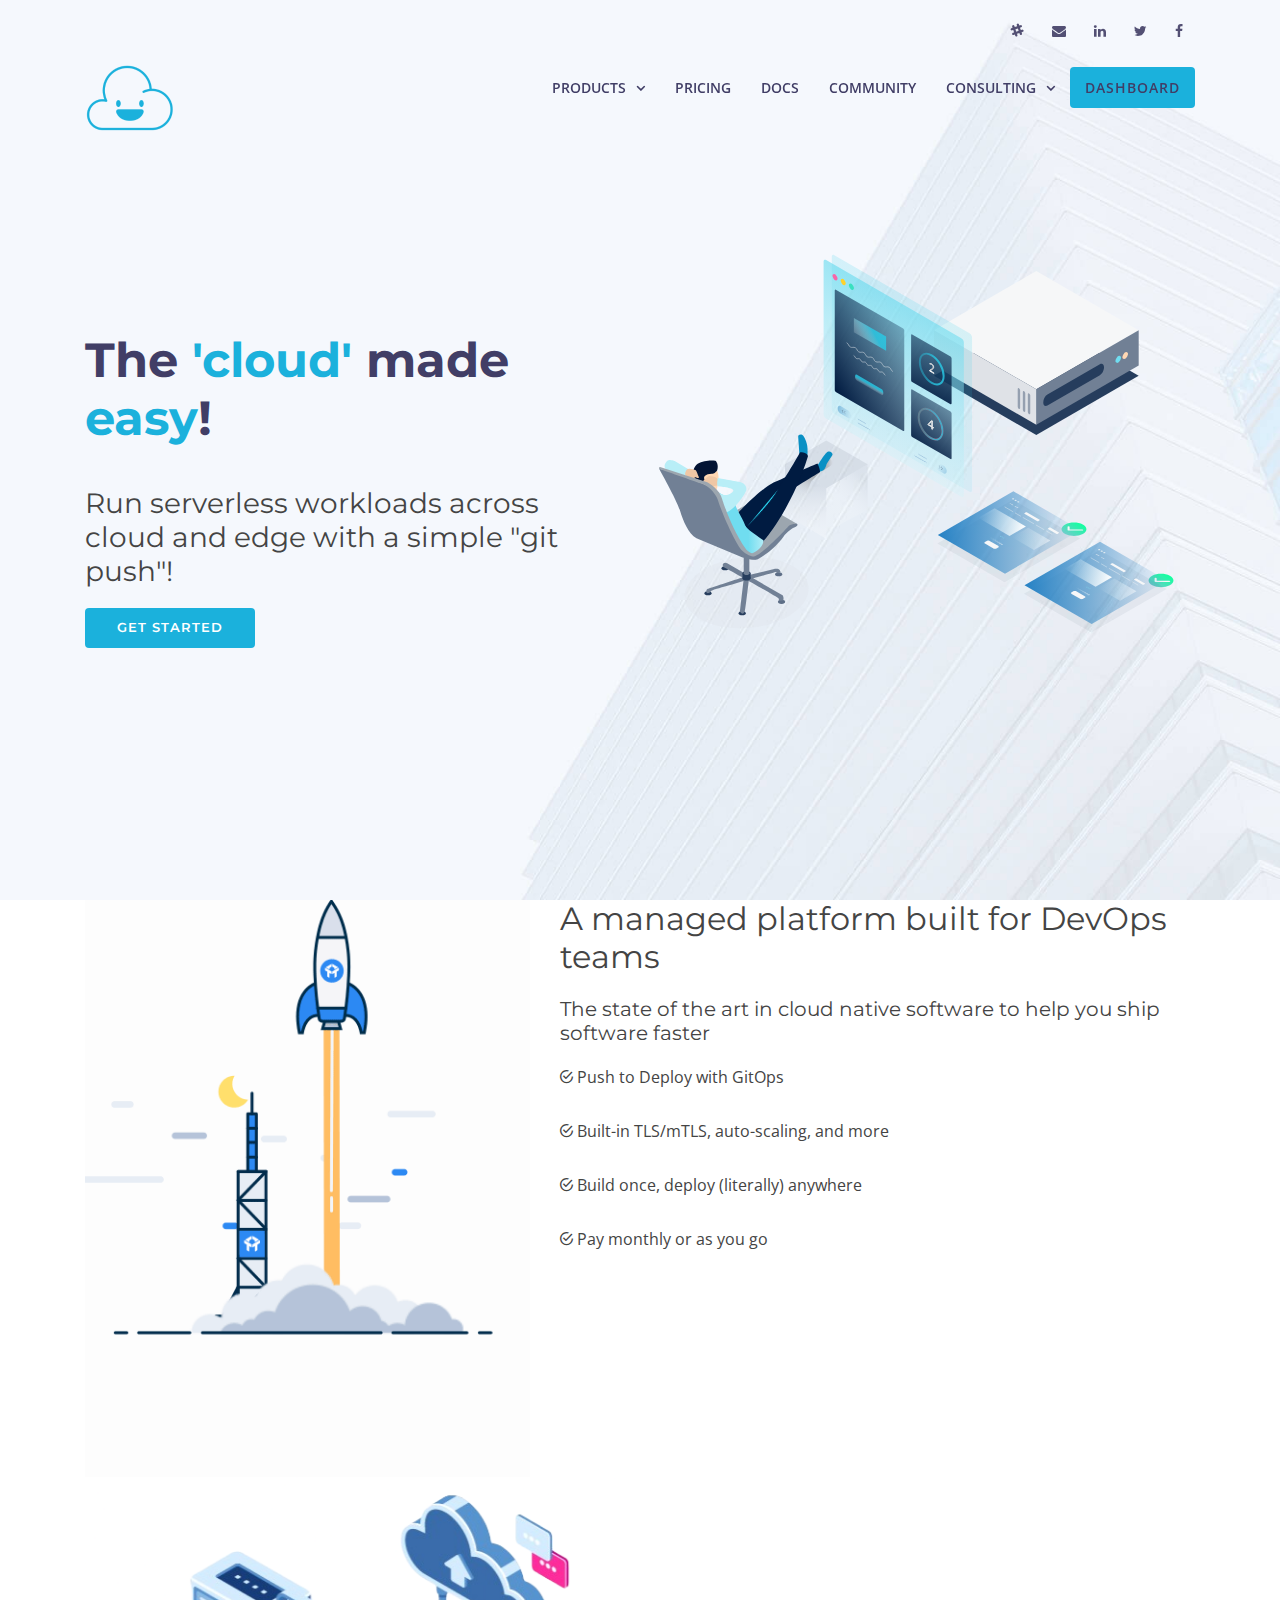
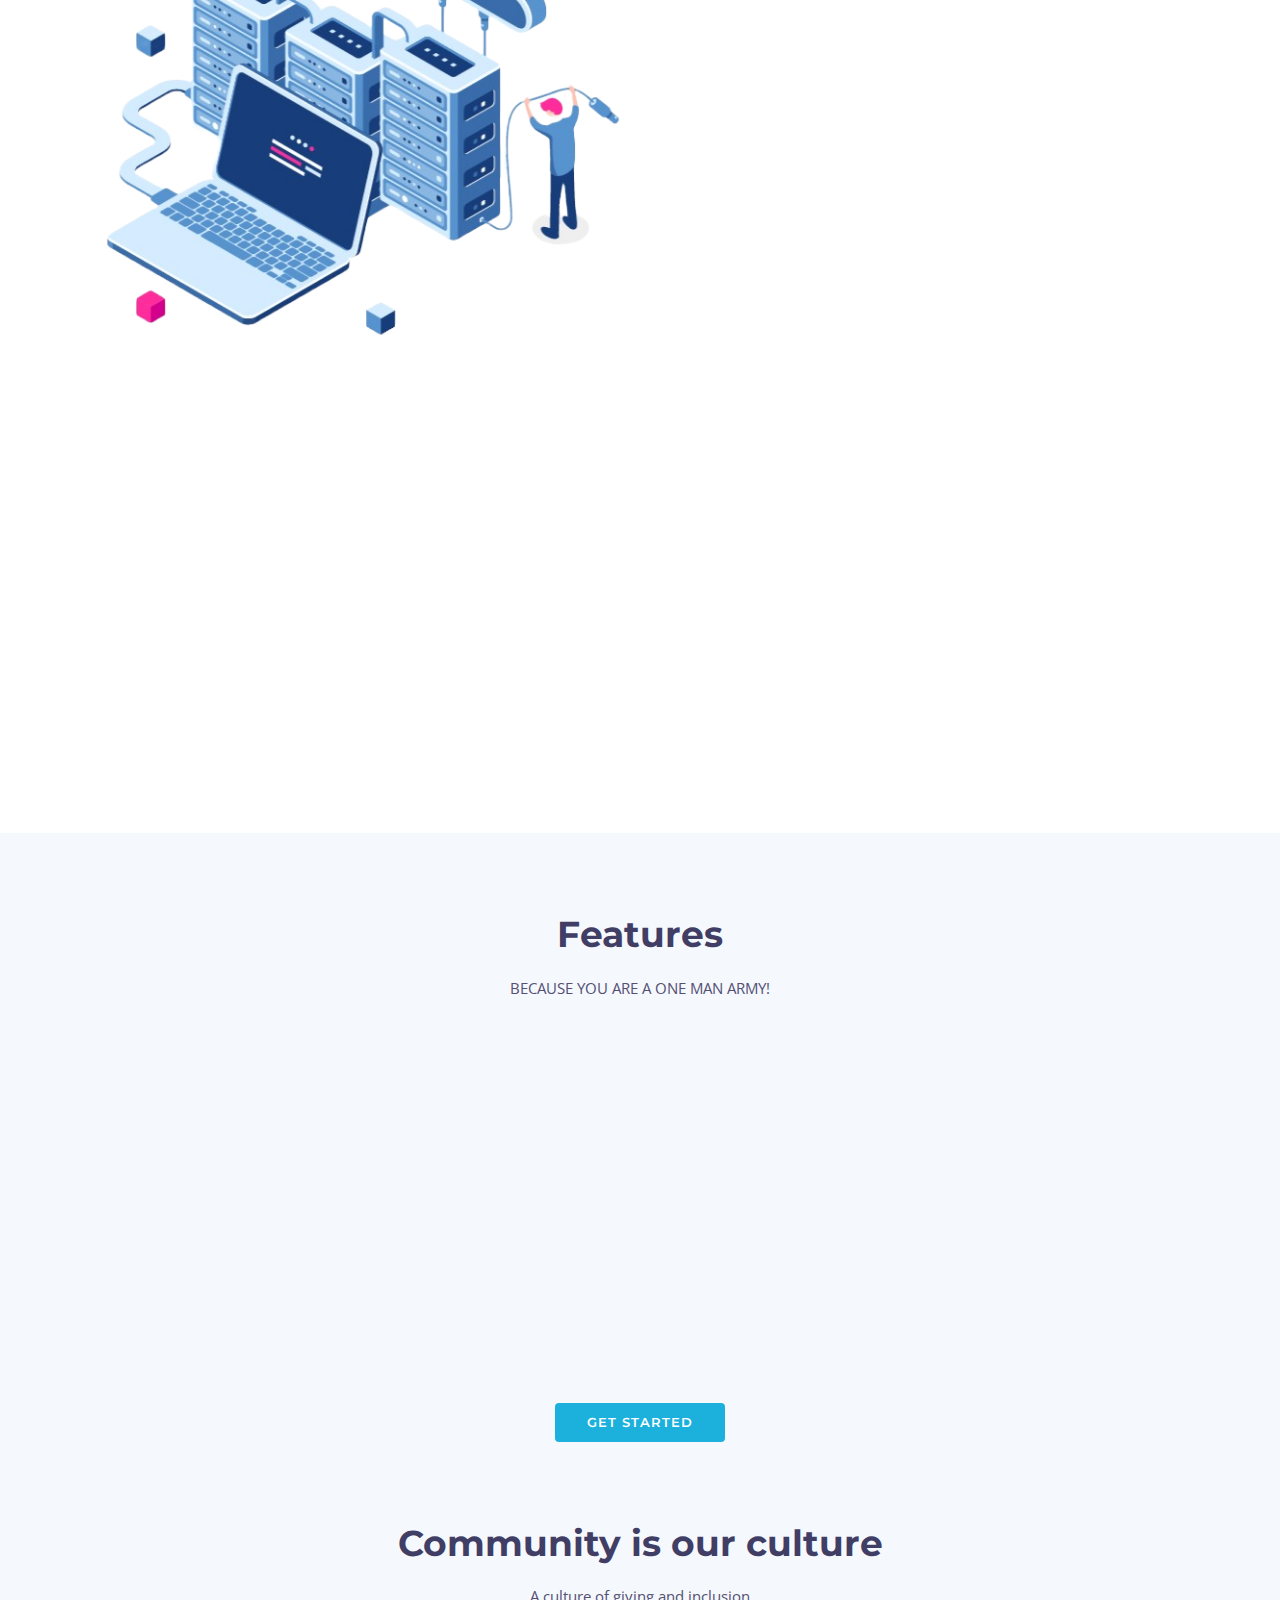
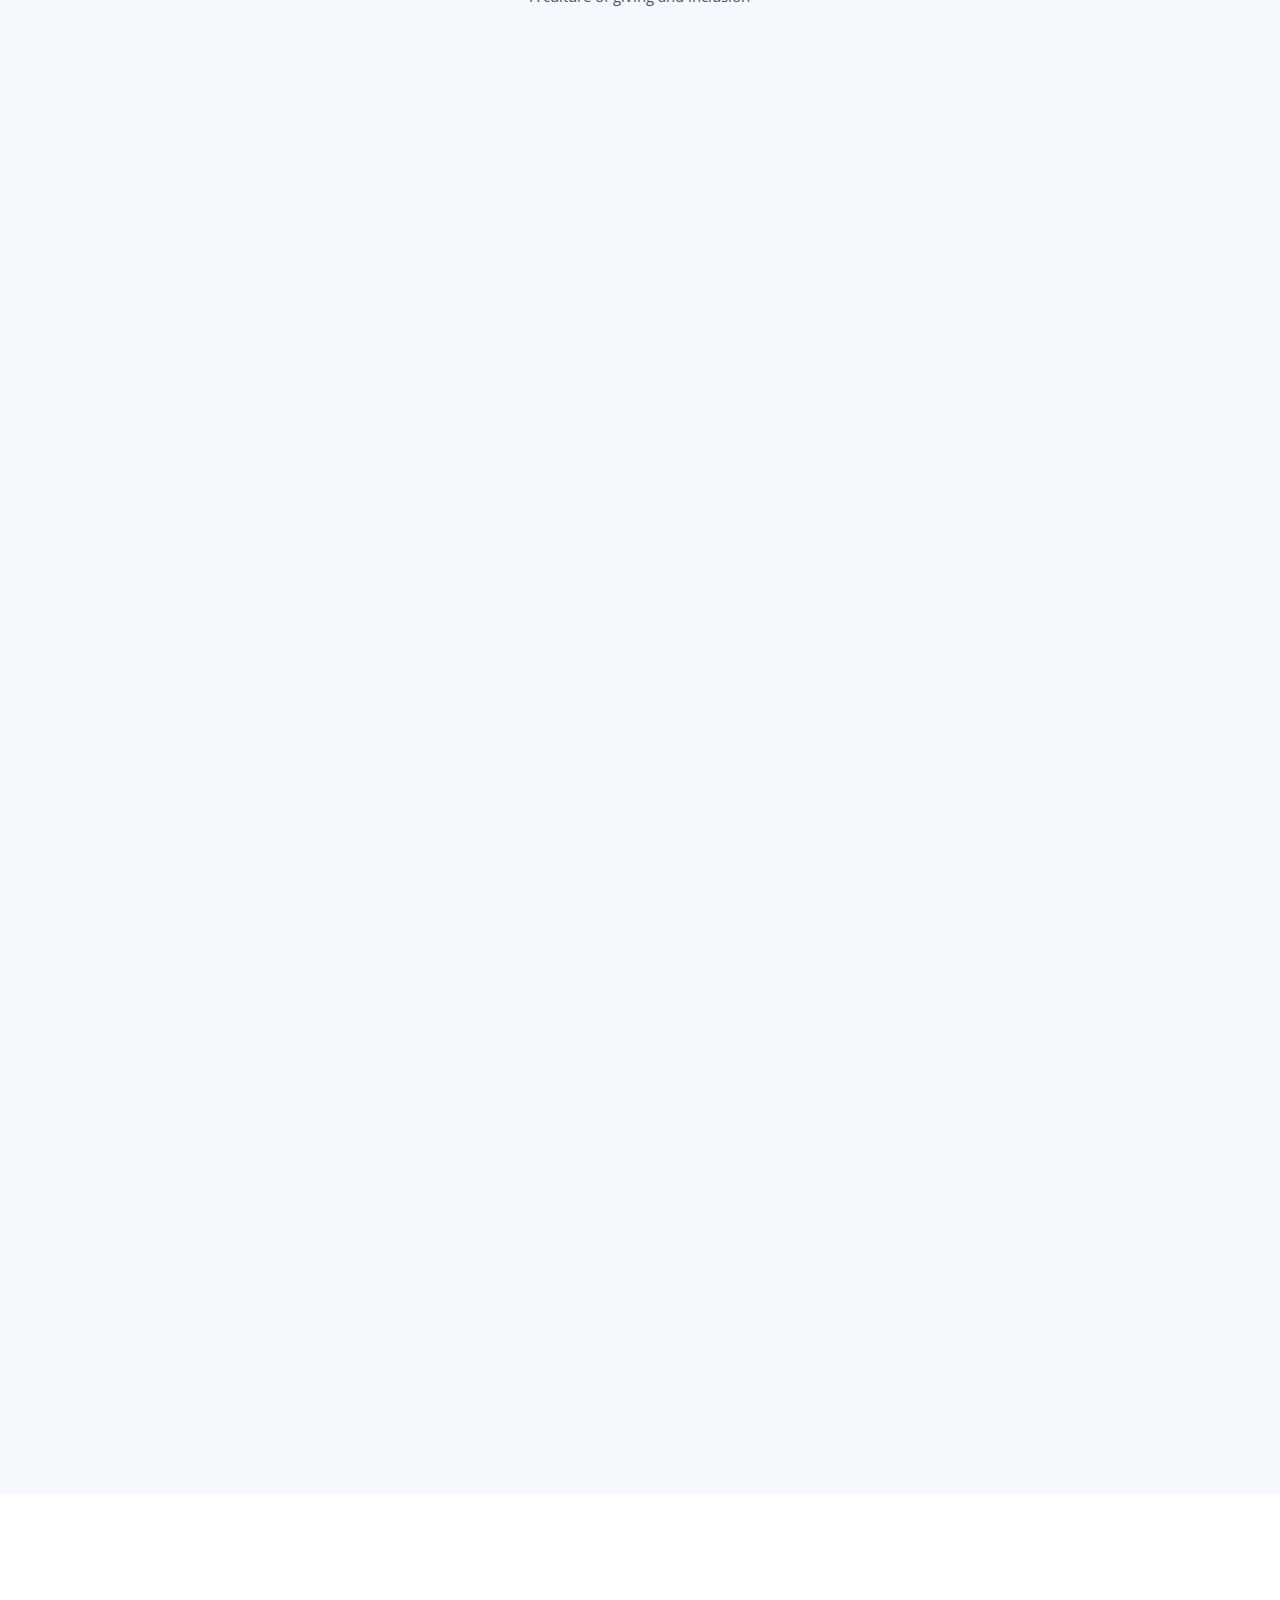
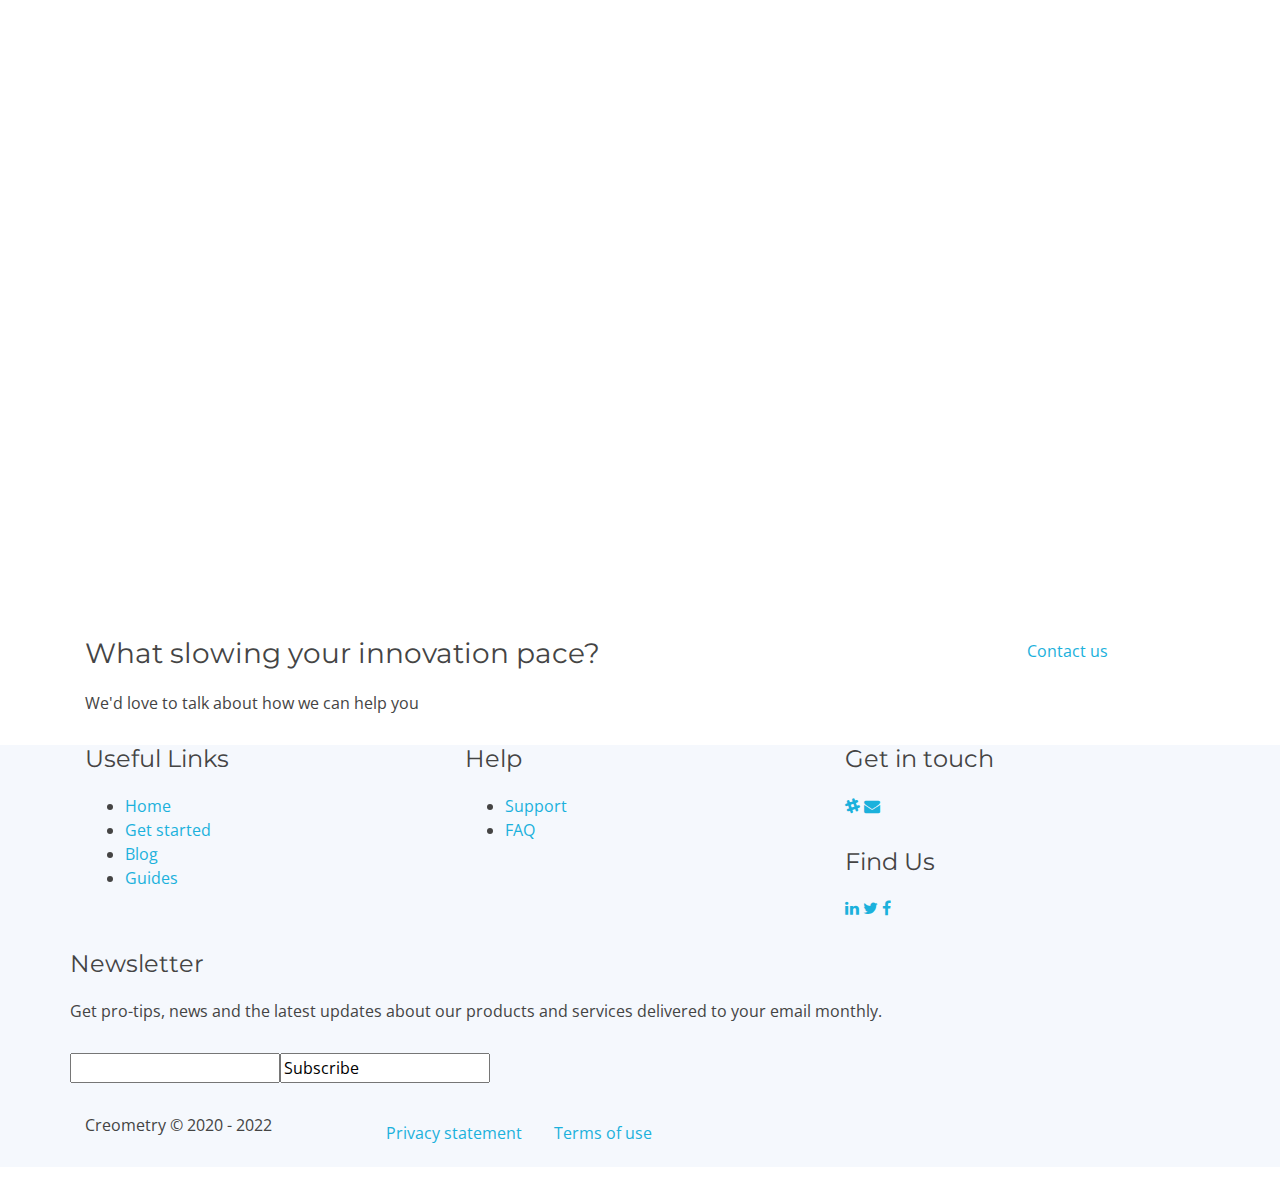
==== commit 66e31c9b: "fixed slack invite link" ====
--- a/landing/public-html/index.html
+++ b/landing/public-html/index.html
@@ -40,7 +40,7 @@
             <div class="container">
                 <div class="social-links">
                     <!-- <a href="https://github.com/creometry" class="github"><i class="fa fa-github"></i></a> -->
-                    <a href="https://creometry.slack.com" class="slack"><i class="fa fa-slack"></i></a>
+                    <a href="https://join.slack.com/t/creometry/shared_invite/zt-19p7e8wmb-UUebRgqzl~1DBzZ5pwgZkw" class="slack"><i class="fa fa-slack"></i></a>
                     <a href="mailto:website@creometry.com?subject=website%20request" class="email"><i class="fa fa-envelope"></i></a>
                     <!-- <a href="https://www.youtube.com/channel/UCMYsOTV64gcVAo4hnquYl_A" class="youtube"><i class="fa fa-youtube"></i></a> -->
                     <a href="https://www.linkedin.com/company/creometrie" class="linkedin"><i class="fa fa-linkedin"></i></a>
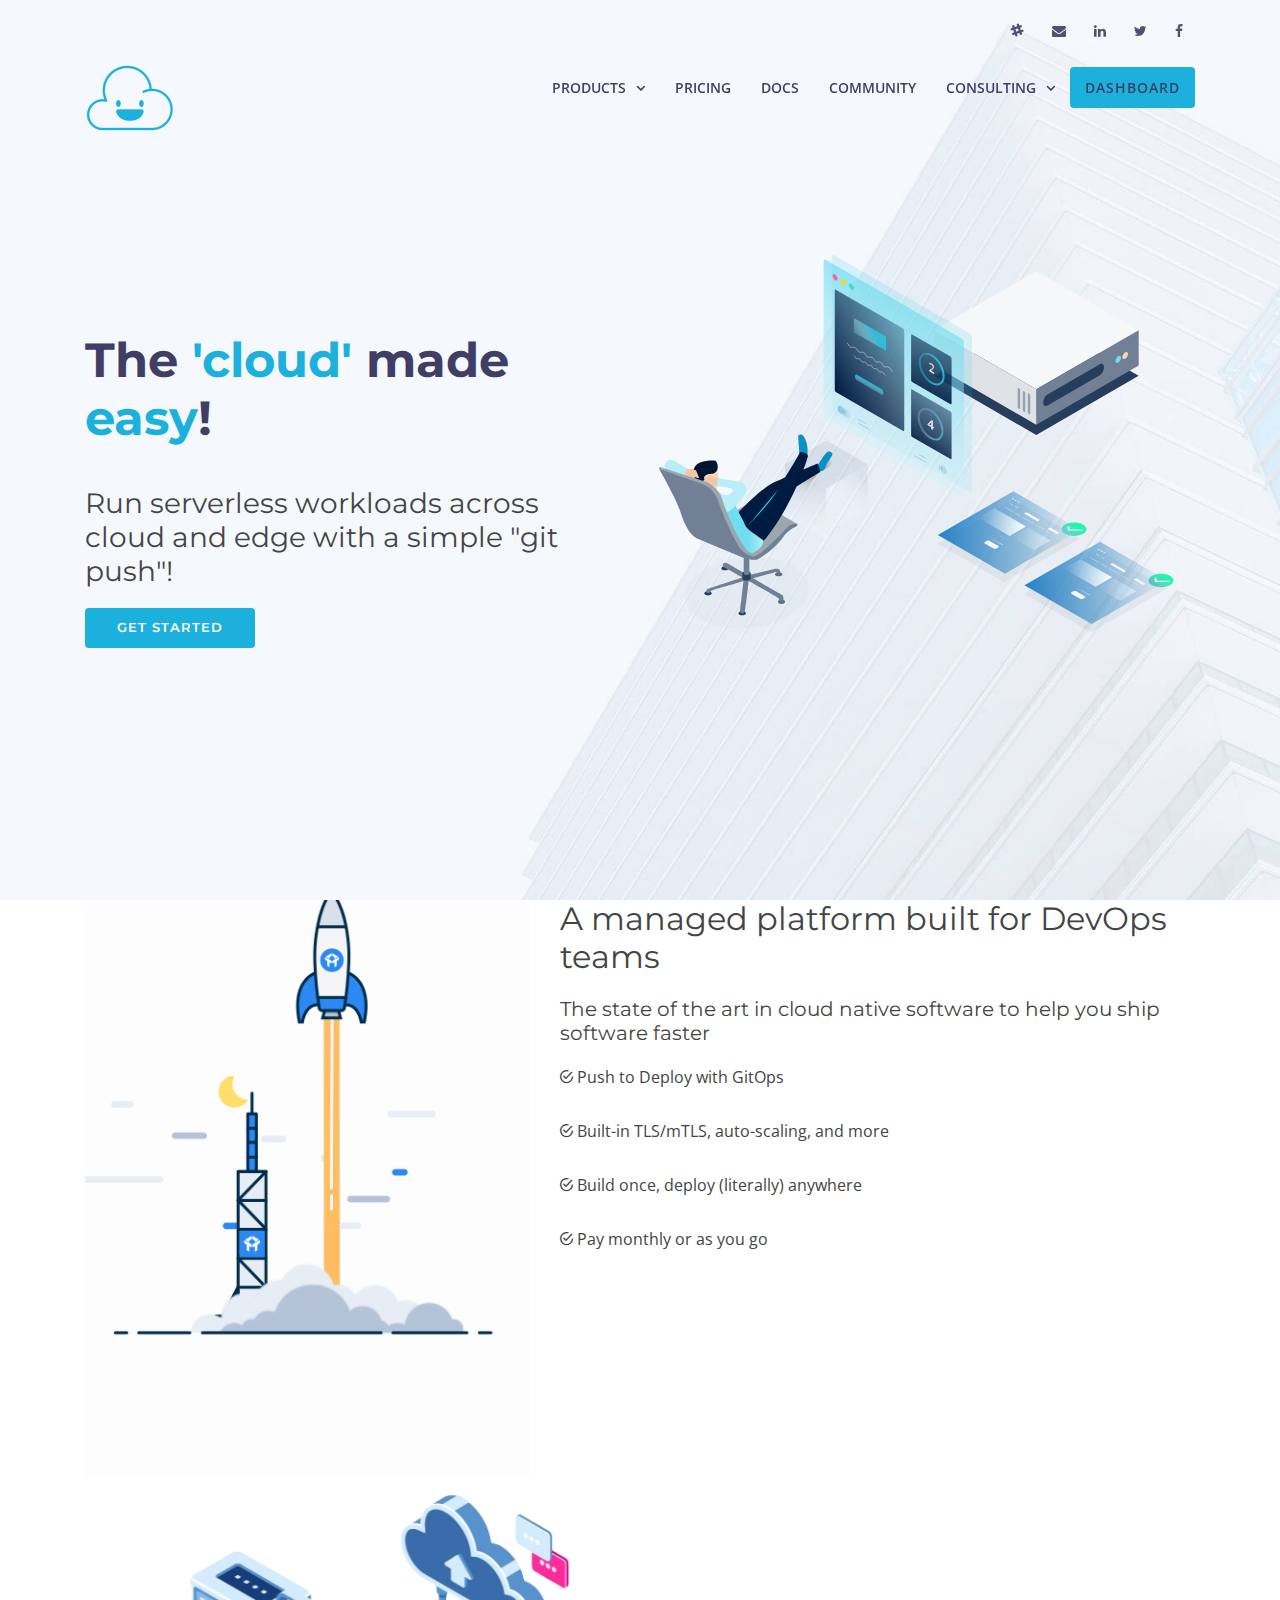
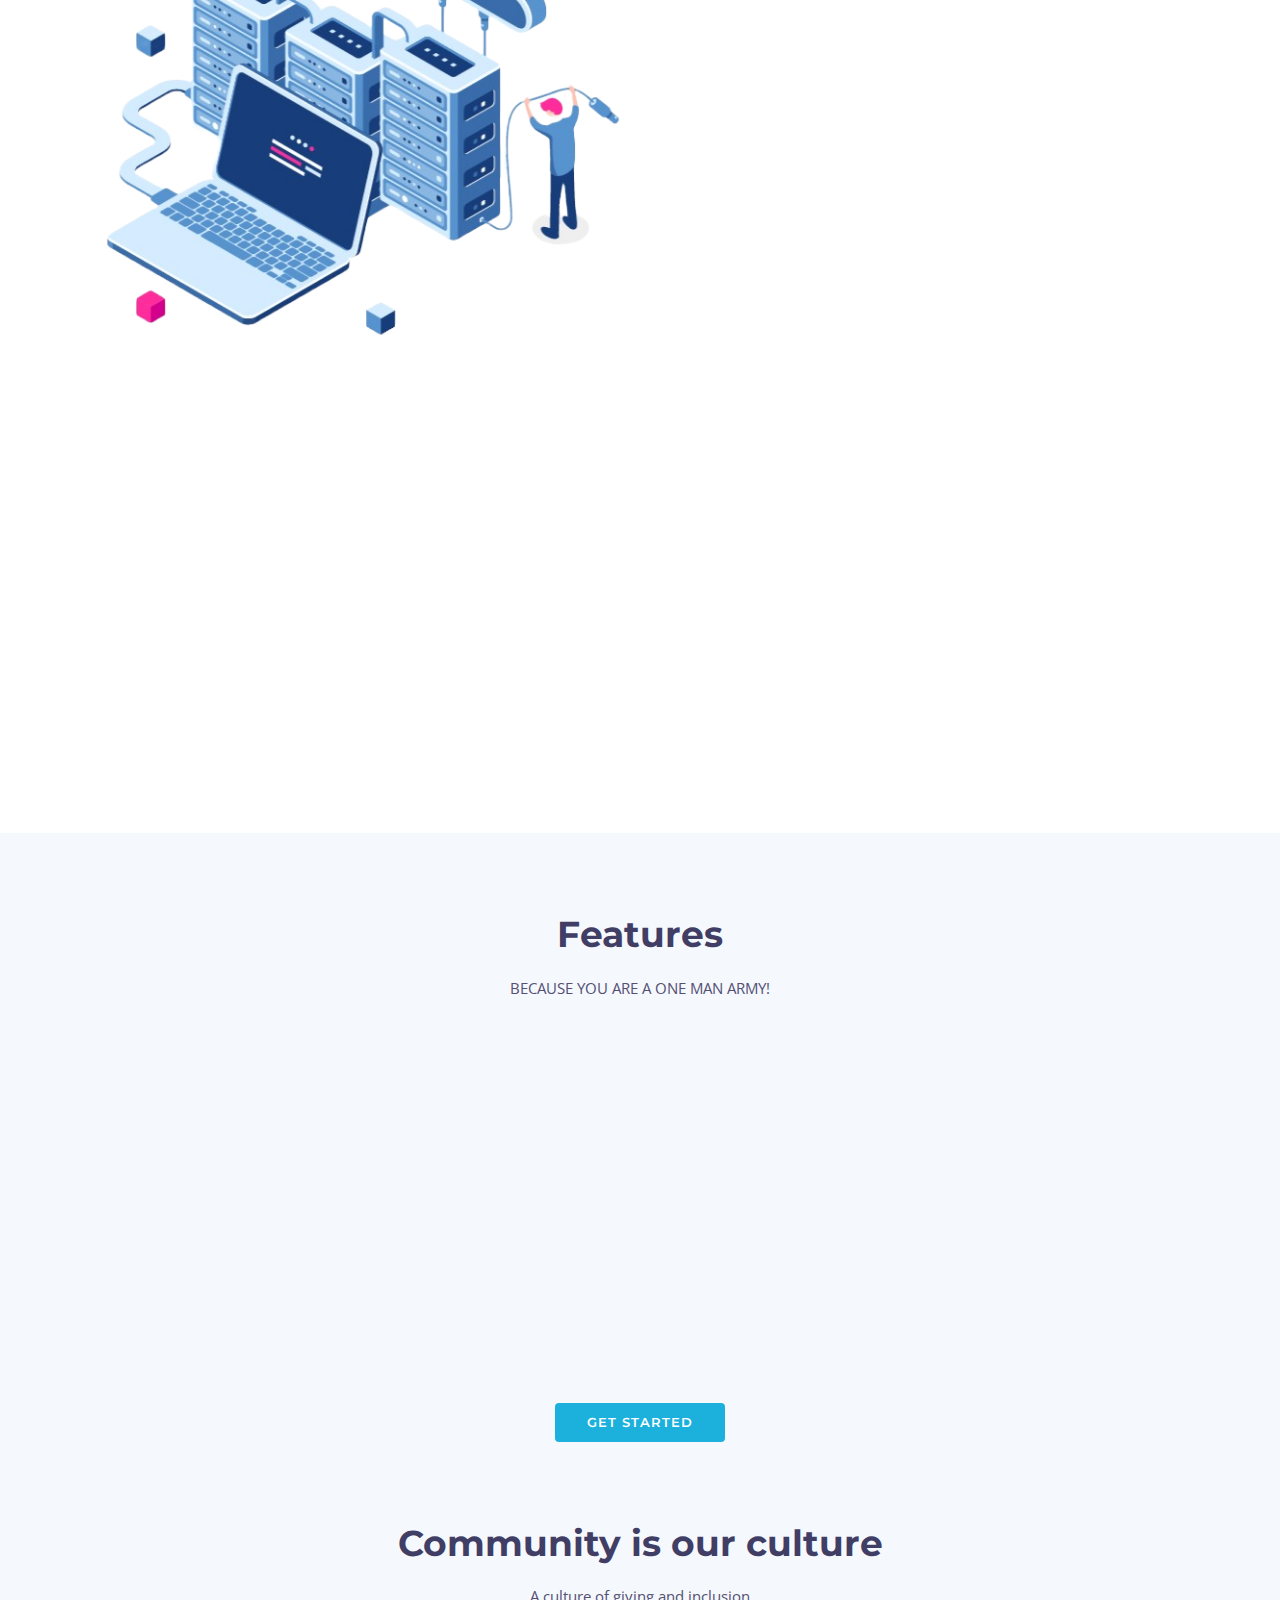
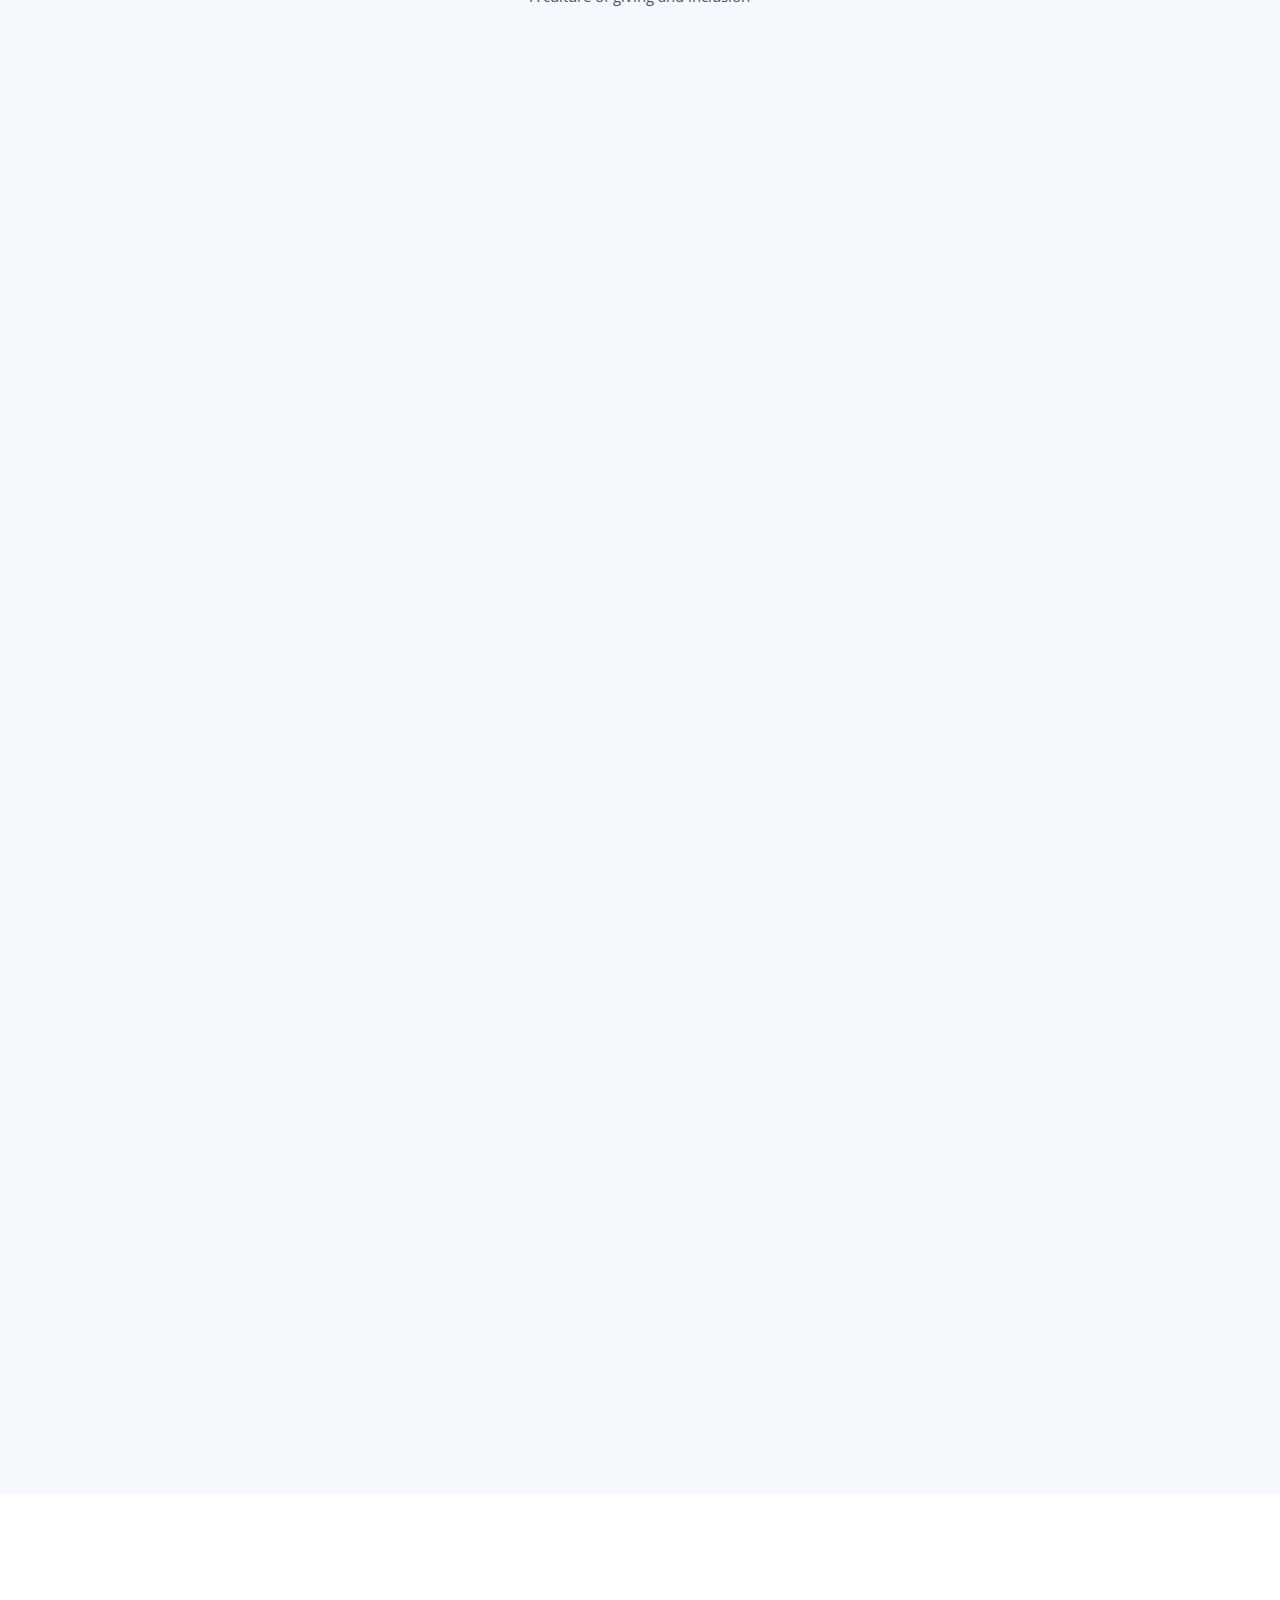
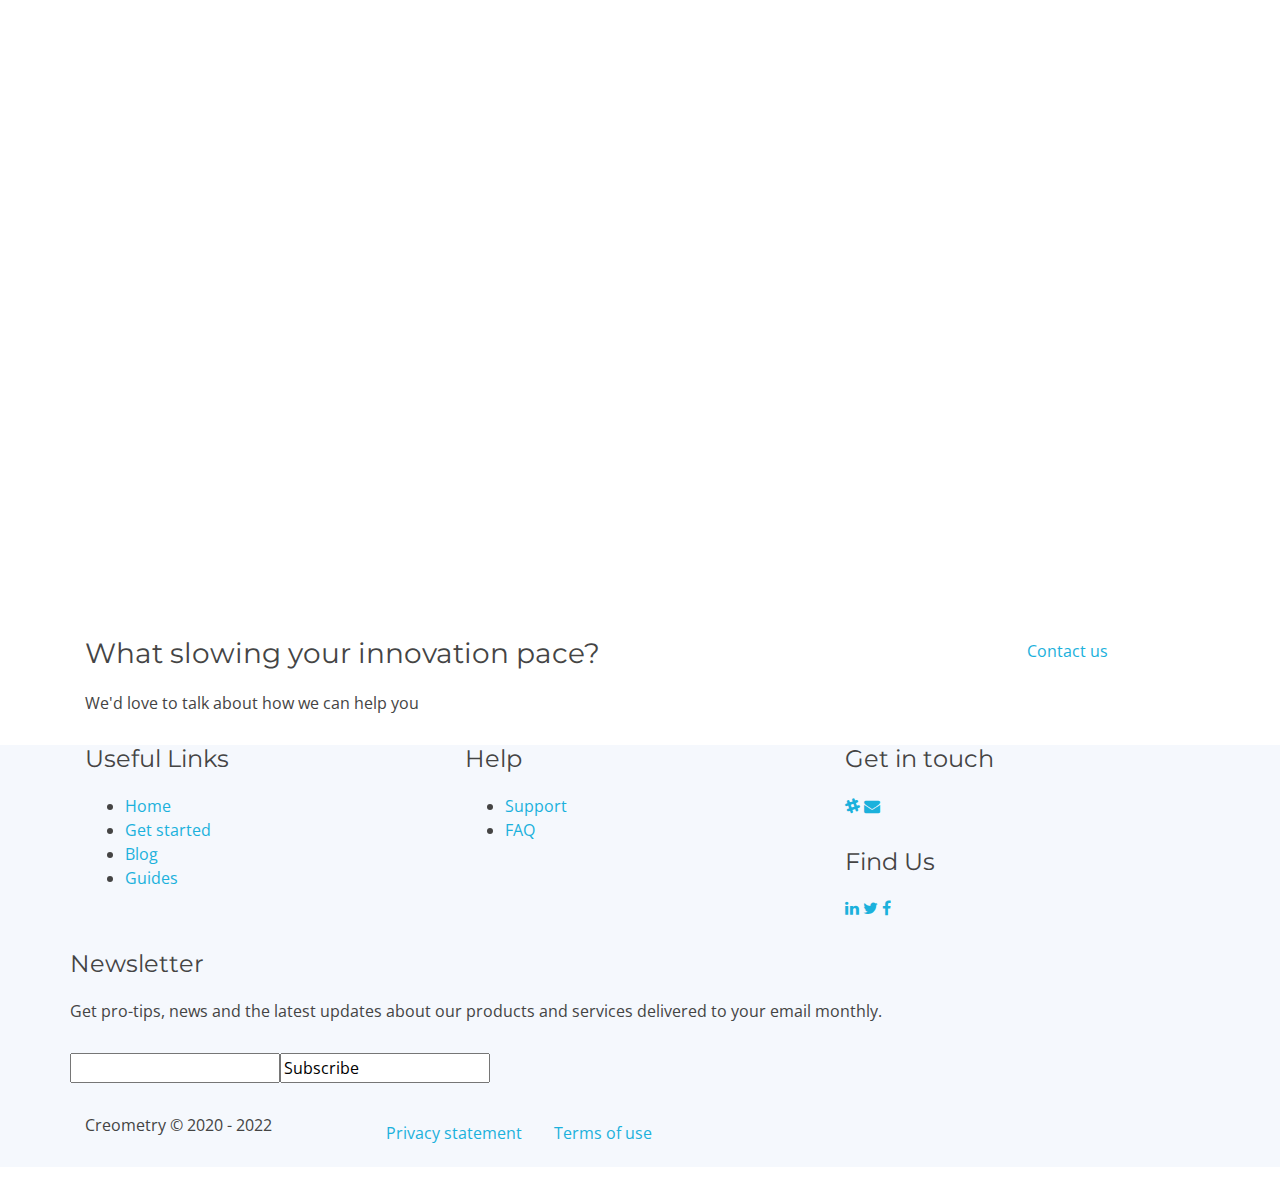
==== commit e5bdd32f: "update repo" ====
--- a/landing/public-html/index.html
+++ b/landing/public-html/index.html
@@ -40,7 +40,7 @@
             <div class="container">
                 <div class="social-links">
                     <!-- <a href="https://github.com/creometry" class="github"><i class="fa fa-github"></i></a> -->
-                    <a href="https://join.slack.com/t/creometry/shared_invite/zt-19p7e8wmb-UUebRgqzl~1DBzZ5pwgZkw" class="slack"><i class="fa fa-slack"></i></a>
+                    <a href="https://creometry.slack.com" class="slack"><i class="fa fa-slack"></i></a>
                     <a href="mailto:website@creometry.com?subject=website%20request" class="email"><i class="fa fa-envelope"></i></a>
                     <!-- <a href="https://www.youtube.com/channel/UCMYsOTV64gcVAo4hnquYl_A" class="youtube"><i class="fa fa-youtube"></i></a> -->
                     <a href="https://www.linkedin.com/company/creometrie" class="linkedin"><i class="fa fa-linkedin"></i></a>
@@ -90,7 +90,7 @@
                             </ul>
                         </li>
                         <li>
-                            <a href="https://dashboard.cloud.creometry.com " class="button-blue scrollto ">Dashboard</a>
+                            <a href="https://tn.cloud.creometry.com " class="button-blue scrollto ">Dashboard</a>
                         </li>
                     </ul>
                 </nav>
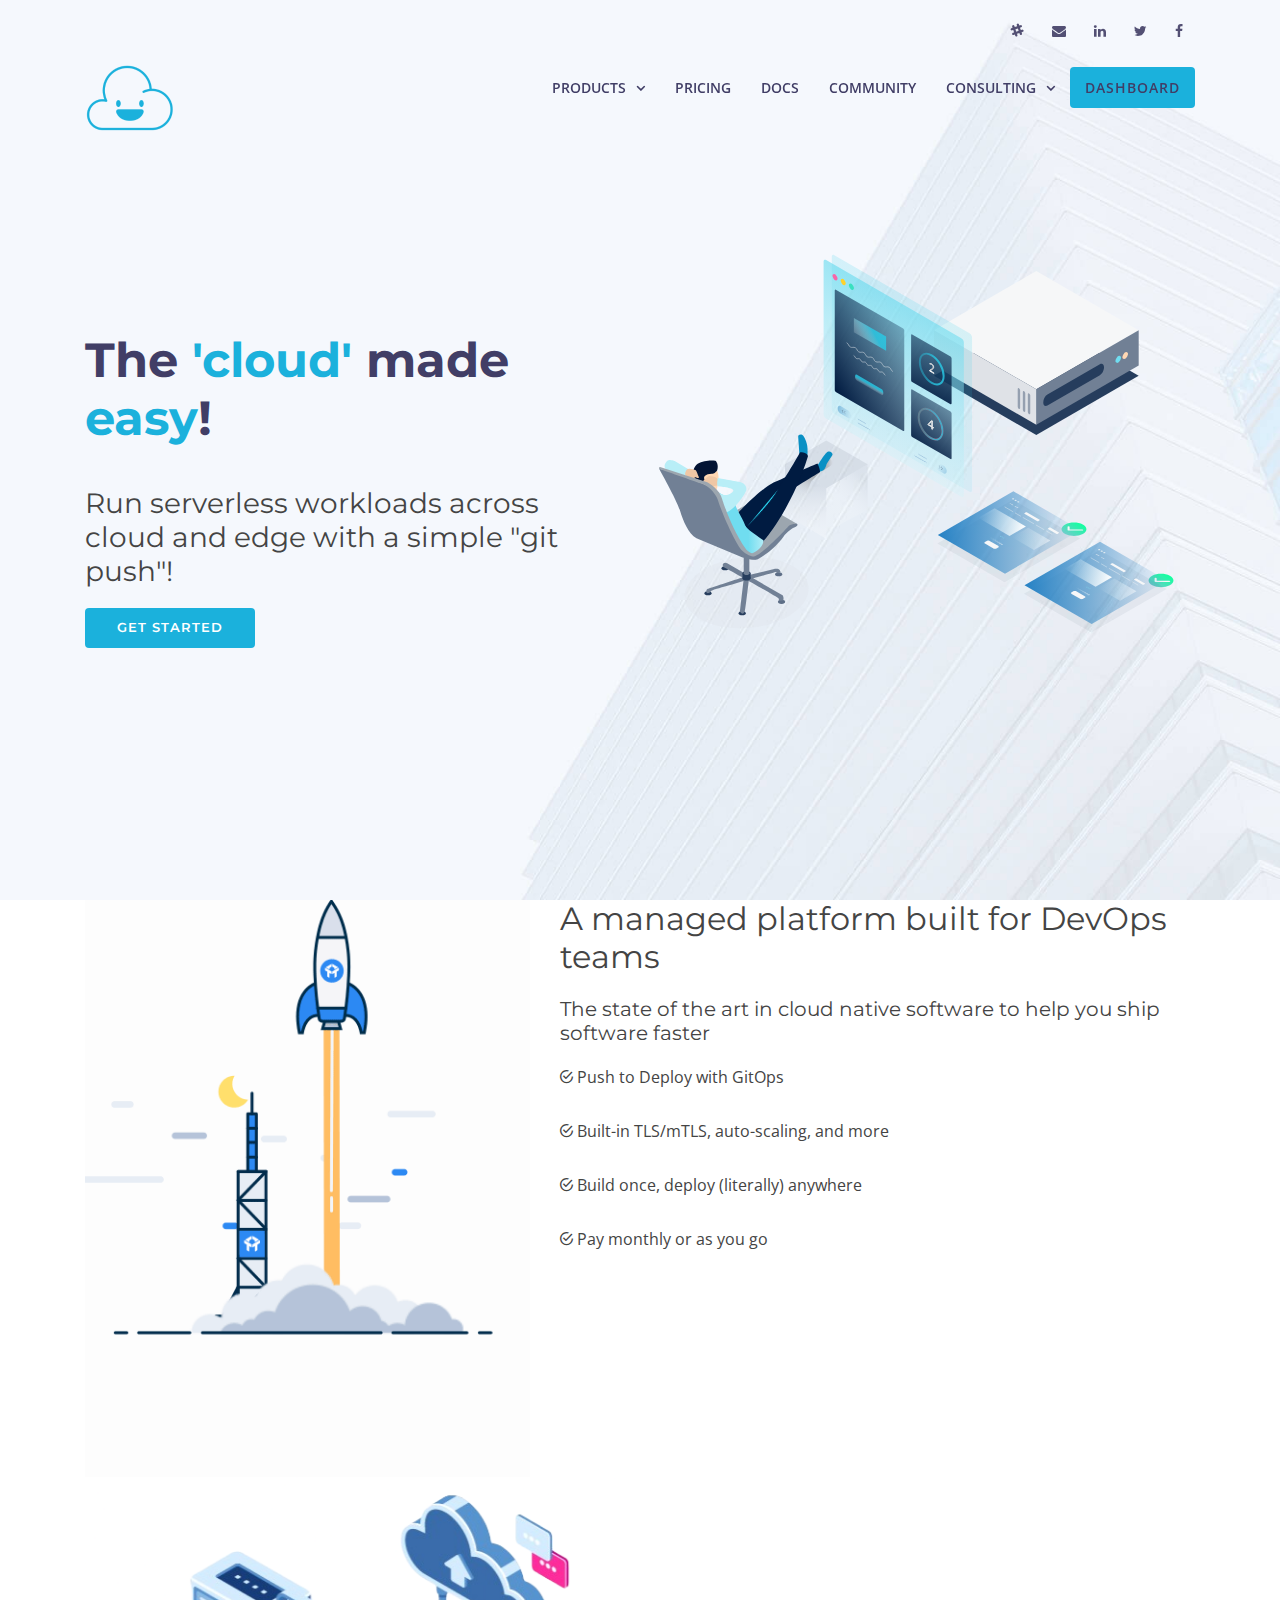
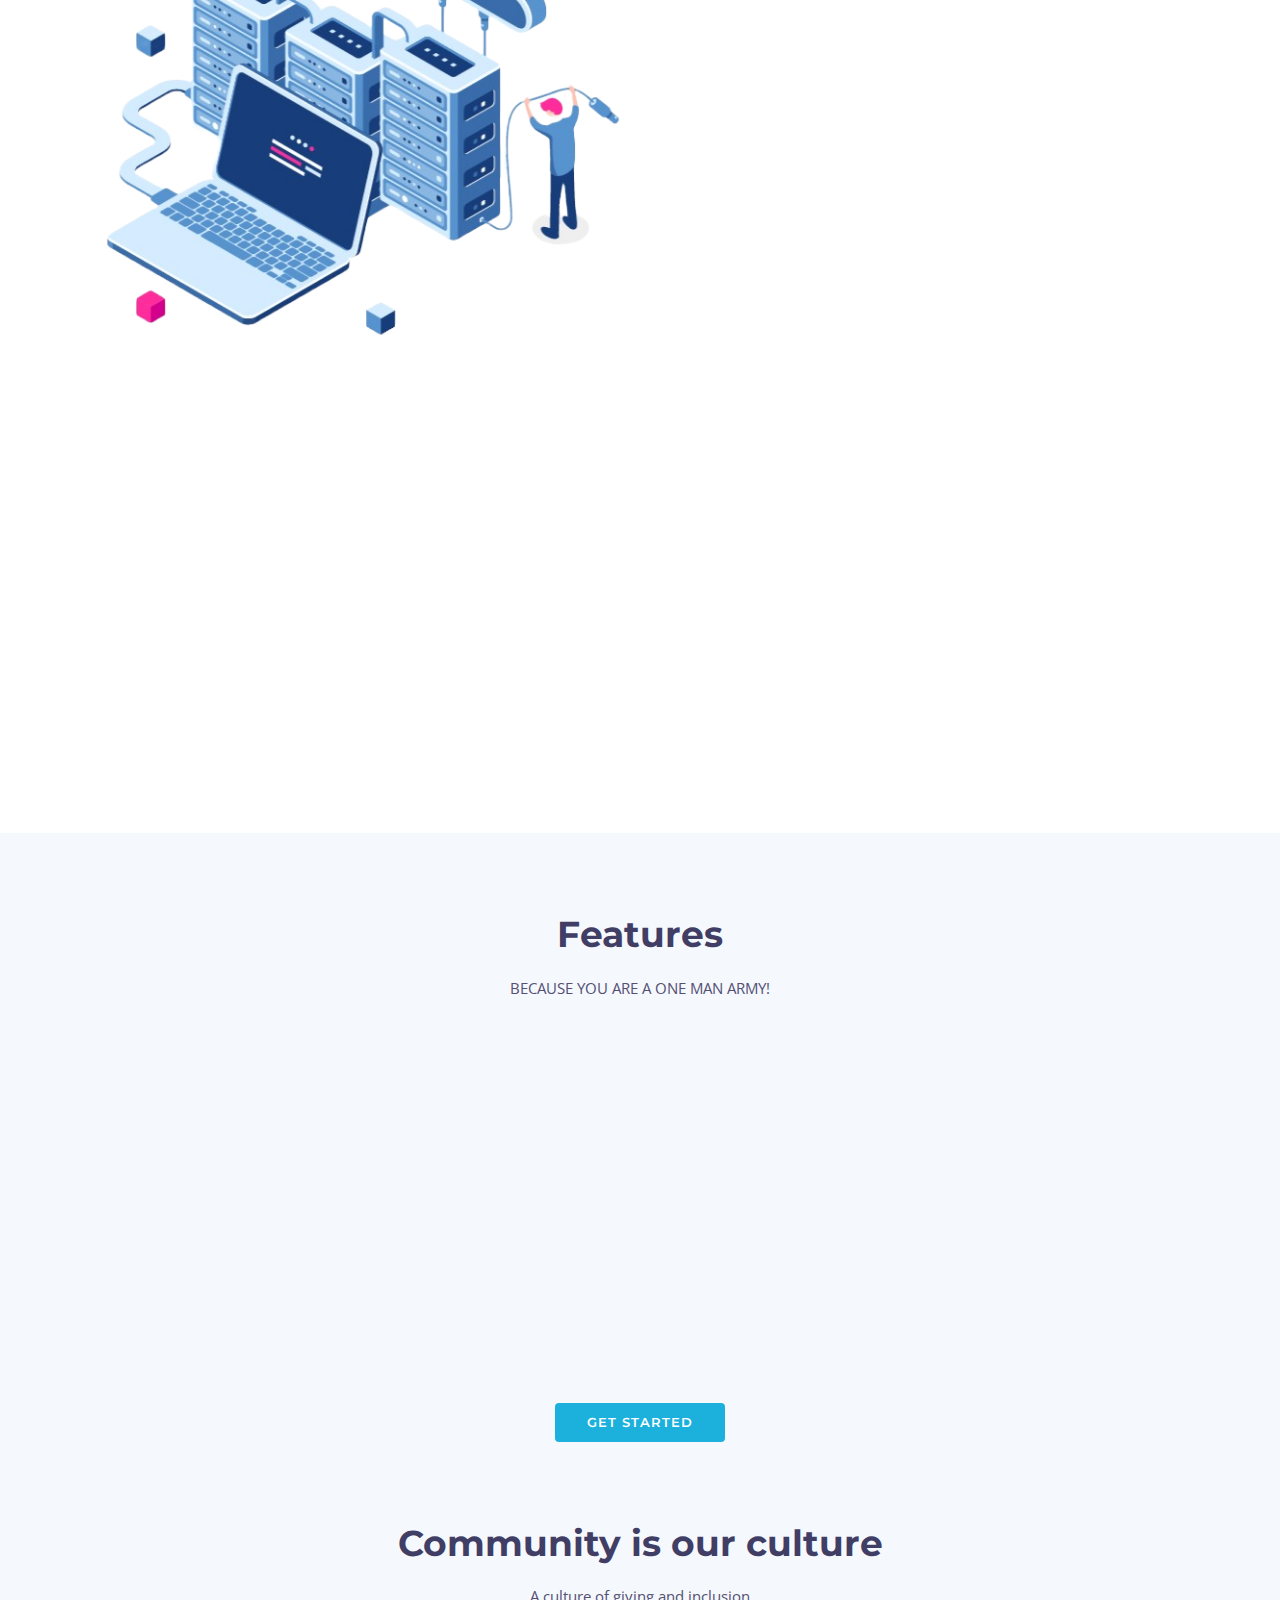
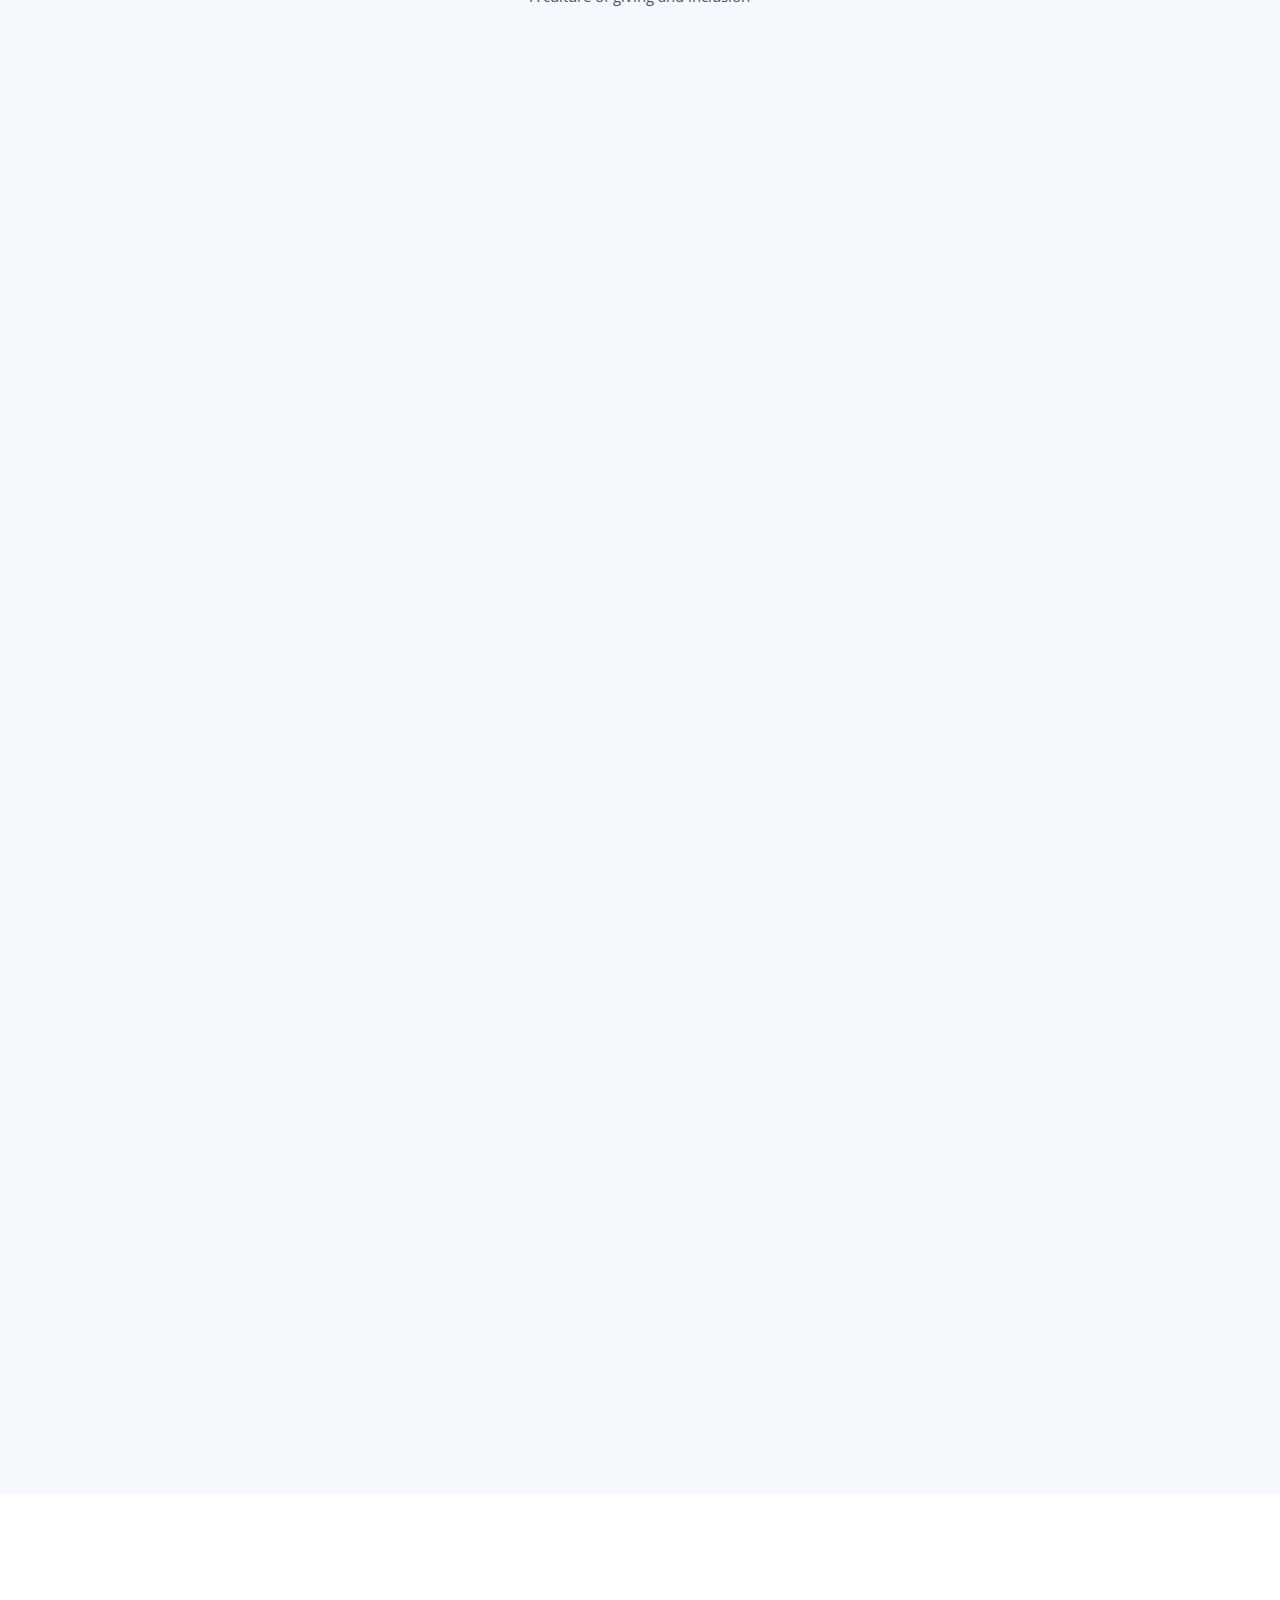
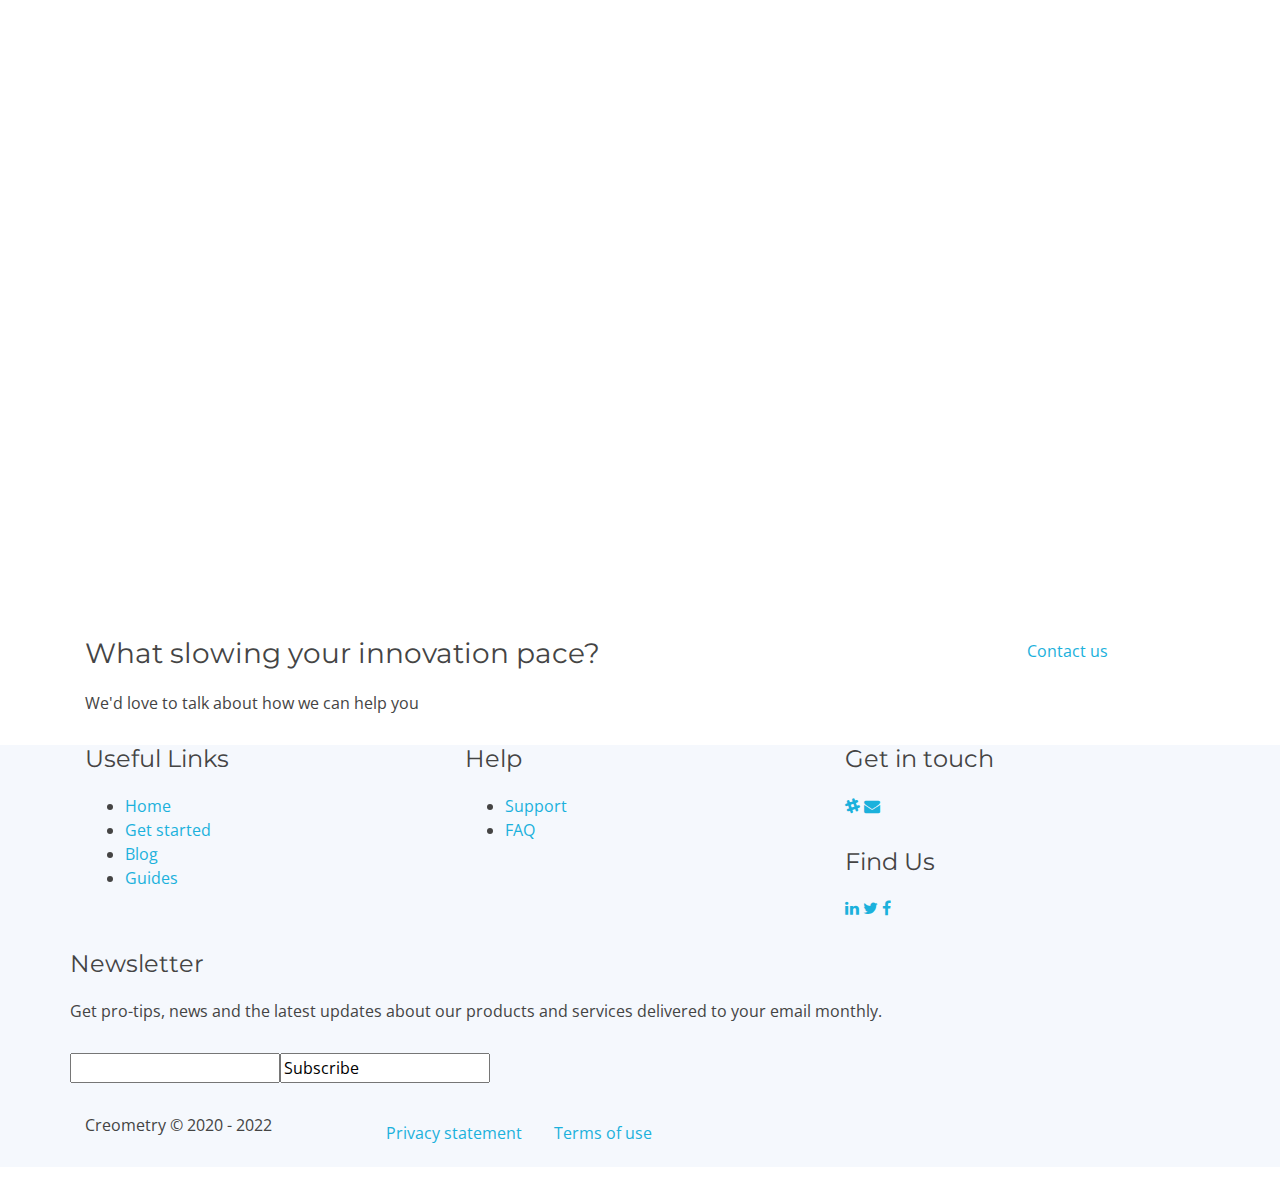
==== commit e4e7fd0d: "Merge branch 'main' of https://github.com/mghlaiel/website into main" ====
--- a/landing/public-html/index.html
+++ b/landing/public-html/index.html
@@ -40,7 +40,7 @@
             <div class="container">
                 <div class="social-links">
                     <!-- <a href="https://github.com/creometry" class="github"><i class="fa fa-github"></i></a> -->
-                    <a href="https://creometry.slack.com" class="slack"><i class="fa fa-slack"></i></a>
+                    <a href="https://join.slack.com/t/creometry/shared_invite/zt-19p7e8wmb-UUebRgqzl~1DBzZ5pwgZkw" class="slack"><i class="fa fa-slack"></i></a>
                     <a href="mailto:website@creometry.com?subject=website%20request" class="email"><i class="fa fa-envelope"></i></a>
                     <!-- <a href="https://www.youtube.com/channel/UCMYsOTV64gcVAo4hnquYl_A" class="youtube"><i class="fa fa-youtube"></i></a> -->
                     <a href="https://www.linkedin.com/company/creometrie" class="linkedin"><i class="fa fa-linkedin"></i></a>
